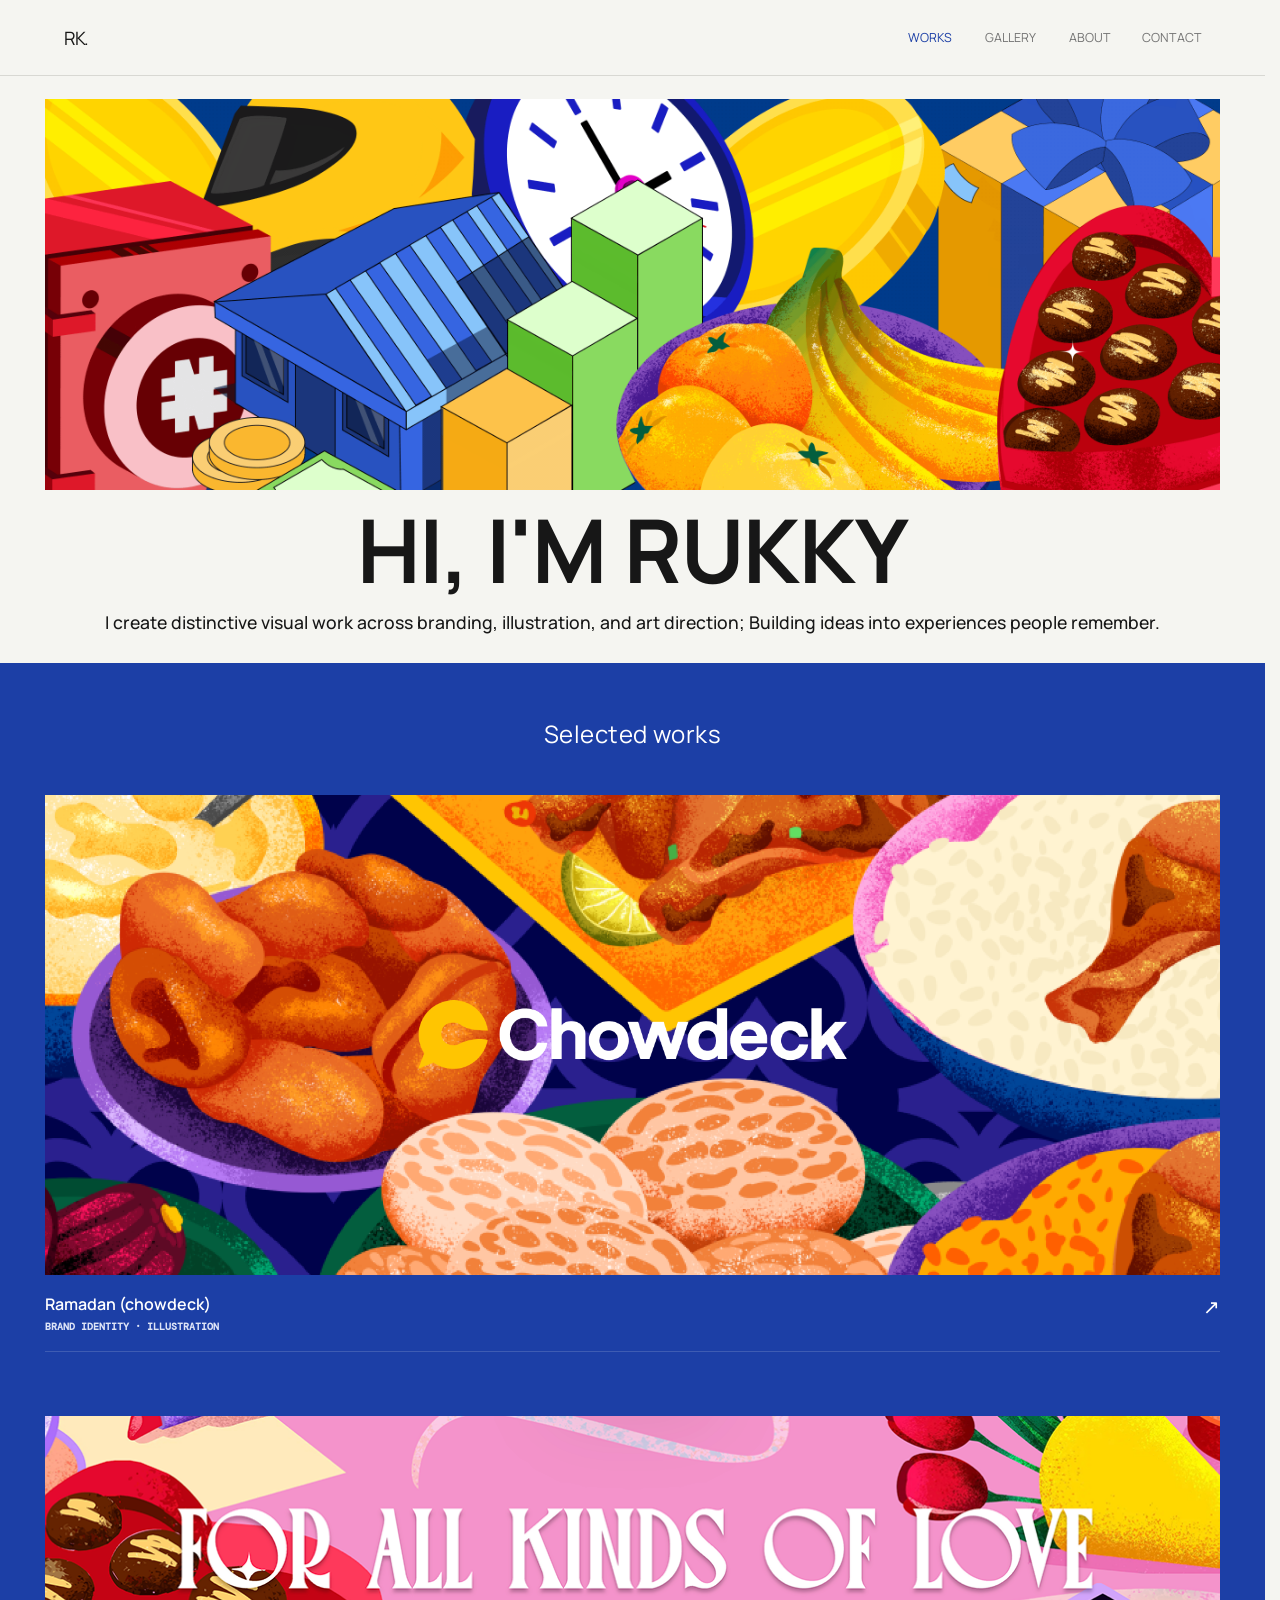
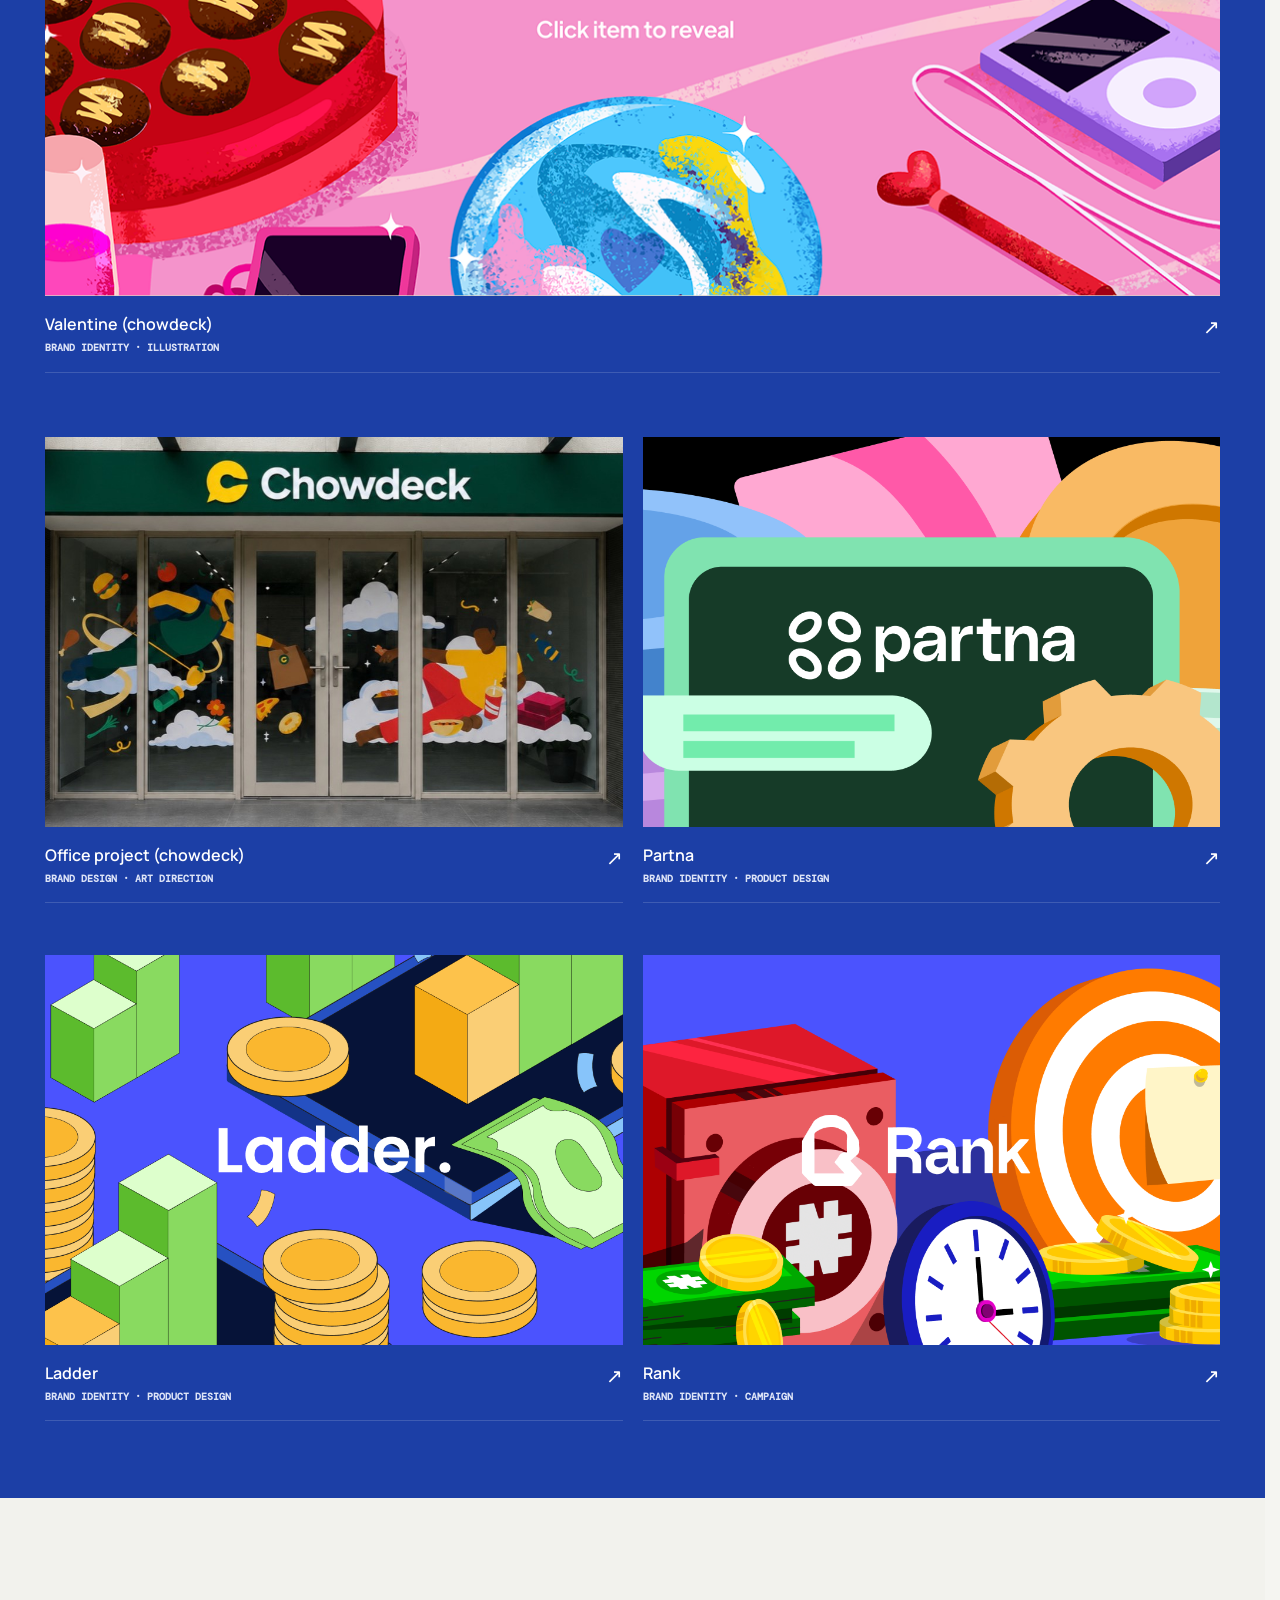
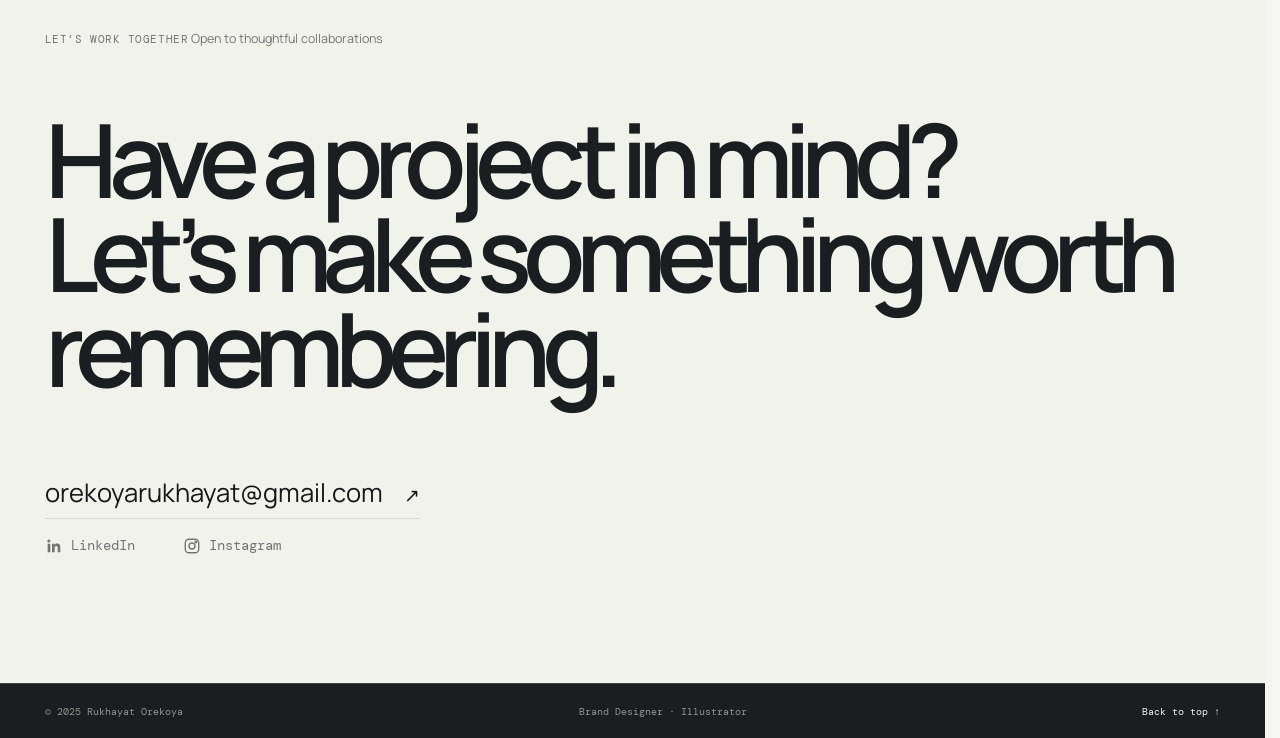
==== index.html @ cfad0948 "Initial commit" ====
<!doctype html>
<html lang="en">
<head>
  <meta charset="UTF-8" />
  <meta name="viewport" content="width=device-width, initial-scale=1.0" />
  <meta name="description" content="A selected portfolio of thoughtful digital design and visual work." />
  <title>RUKKY — Digital Designer</title>
  <link rel="preconnect" href="https://fonts.googleapis.com" />
  <link rel="preconnect" href="https://fonts.gstatic.com" crossorigin />
  <link href="https://fonts.googleapis.com/css2?family=BBH+Bartle&family=DM+Mono:wght@400;500&family=Manrope:wght@400;500;600;700;800&display=swap" rel="stylesheet" />
  <link rel="stylesheet" href="style.css" />
</head>
<body>

  <header class="site-header">
    <a class="brand" href="#top" aria-label="Rukky home"><span>RK.</span></a>
    <button class="nav-hamburger" id="navHamburger" type="button" aria-expanded="false" aria-controls="navLinks" aria-label="Open menu">
      <span></span><span></span><span></span>
    </button>
    <nav id="navLinks" aria-label="Primary navigation" aria-hidden="true">
        <a href="#work" aria-current="page">Works</a>
      <a href="gallery.html">Gallery</a>
      <a href="about.html">About</a>
      <a href="#contact">Contact</a>
    </nav>
  </header>

  <main id="top">
   <section class="hero section-pad">
  <div class="hero-banner reveal">
    <!-- placeholder — swap src with the real illustration banner later -->
    <img src="/project_images/landing page.gif" alt="Illustrated banner" loading="lazy" />
  </div>

  <div class="hero-intro">
    <h1 class="hero-title reveal">HI, I'M RUKKY</h1>
    <p class="hero-body reveal">
    I create distinctive visual work across branding, illustration, and art direction; Building ideas into experiences people remember.
    </p>
  </div>
</section>

<section id="work" class="work work-blue">
  <div class="section-pad">
    <div class="hero-section-label reveal">Selected works</div>

    <a class="project-card featured-project reveal" href="/ramadan.html">
      <div class="project-image image-one">
        <img class="project-art" src="/project_images/chowdeck_banner.png" alt="Chowdeck project preview" />
      </div>
      <div class="project-meta">
        <div>
          <h2>Ramadan (chowdeck)</h2>
          <p>Brand identity · Illustration</p>
        </div>
        <span class="project-arrow">↗︎</span>
      </div>
    </a>
       <a class="project-card featured-project reveal" href="/valentine.html">
      <div class="project-image image-one">
        <img class="project-art" src="/project_images/val_nw.png" alt="Chowdeck project preview" />
      </div>
      <div class="project-meta">
        <div>
          <h2>Valentine (chowdeck)</h2>
          <p>Brand identity · Illustration</p>
        </div>
        <span class="project-arrow">↗︎</span>
      </div>
    </a>
    <div class="project-grid">
        <a class="project-card reveal" href="/office.html">
          <div class="project-image image-two">
            <img class="project-art" src="/project_images/office banner.JPEG" alt="valentine project preview" />
          </div>
          <div class="project-meta">
            <div>
              <h2>Office project (chowdeck)</h2>
              <p>Brand design · Art direction</p>
            </div>
            <span class="project-arrow">↗︎</span>
          </div>
        </a>

      

        <a class="project-card reveal" href="/partna.html">
          <div class="project-image image-three">
            <img class="project-art" src="/project_images/partner.png" alt="office project" />
          </div>
          <div class="project-meta">
            <div>
              <h2>Partna</h2>
              <p>Brand identity · Product design</p>
            </div>
            <span class="project-arrow">↗︎</span>
          </div>
        </a>
           <a class="project-card reveal" href="/ladder.html">
          <div class="project-image image-three">
            <img class="project-art" src="/project_images/ladder.png" alt="office project" />
          </div>
          <div class="project-meta">
            <div>
              <h2>Ladder</h2>
              <p>Brand identity · Product design</p>
            </div>
            <span class="project-arrow">↗︎</span>
          </div>
        </a>

        <a class="project-card reveal" href="/rank.html">
          <div class="project-image image-four">
            <img class="project-art" src="/project_images/rank.png" alt="Agrify project preview" />
          </div>
          <div class="project-meta">
            <div>
              <h2>Rank</h2>
              <p>Brand identity · Campaign</p>
            </div>
            <span class="project-arrow">↗︎</span>
          </div>
        </a>
       </div>
   
</section>


   <section id="contact" class="contact section-pad">
  <div class="contact-top reveal">
    <span class="eyebrow">Let's work together</span>
    <span class="contact-aside">Open to thoughtful collaborations</span>
  </div>
  <h2 class="reveal">
   Have a project in mind?<br />Let’s make something worth remembering.</h2>
  <a class="email-link reveal" href="mailto:orekoyarukhayat@gmail.com">orekoyarukhayat@gmail.com <span>↗</span></a>

 <div class="social-links reveal">
  <a href="https://www.linkedin.com/in/rukhayat-orekoya?utm_source=share_via&utm_content=profile&utm_medium=member_ios" target="_blank" rel="noopener">
    <svg width="18" height="18" viewBox="0 0 24 24" fill="currentColor"><path d="M20.45 20.45h-3.56v-5.57c0-1.33-.02-3.04-1.85-3.04-1.85 0-2.14 1.45-2.14 2.94v5.67H9.34V9h3.41v1.56h.05c.48-.9 1.64-1.85 3.37-1.85 3.6 0 4.27 2.37 4.27 5.45v6.29zM5.34 7.43a2.07 2.07 0 1 1 0-4.13 2.07 2.07 0 0 1 0 4.13zM7.12 20.45H3.56V9h3.56v11.45z"/></svg>
    LinkedIn
  </a>
  <a href="https://www.instagram.com/rukkyart?stkn=MXMyMzc0OGVqNjNodw%3D%3D&utm_source=qr" target="_blank" rel="noopener">
    <svg width="18" height="18" viewBox="0 0 24 24" fill="none" stroke="currentColor" stroke-width="1.8"><rect x="3" y="3" width="18" height="18" rx="5"/><circle cx="12" cy="12" r="4"/><circle cx="17.3" cy="6.7" r="1"/></svg>
    Instagram
  </a>
</div>
</section>
  </main>

  <footer class="site-footer section-pad">
    <span>© 2025 Rukhayat Orekoya</span>
    <span>Brand Designer · Illustrator</span>
    <a href="#top">Back to top ↑</a>
  </footer>
  <script src="script.js"></script>
</body>
</html>
---- style.css ----
html {
  scrollbar-gutter: stable;
}
:root {
  --ink: #171717;
  --muted: #747474;
  --line: #d8d8d3;
  --paper: #f5f5f1;
  --acid: #c9f06d;
  --dark: #1b1e20;
}

* {
  box-sizing: border-box;
}

html {
  scroll-behavior: smooth;
}
body,
a,
button {
  cursor: url('/cursor_images/spade-black-cursor-24.png') 11 0, auto;
}

body {
  margin: 0;
  overflow-x: hidden;
  background: var(--paper);
  color: var(--ink);
  font-family: "Manrope", Arial, sans-serif;
}
.site-header nav a[aria-current="page"] {
  color: #1c3fa6;
}


.section-pad {
  padding-right: clamp(1rem, 3.5vw, 4rem);
  padding-left: clamp(1rem, 3.5vw, 4rem);
}

/* =============================
   Header and navigation
============================= */
.site-header {
  position: sticky;
  z-index: 20;
  top: 0;
  display: flex;
  height: 76px;
  align-items: center;
  justify-content: space-between;
  padding: 0 clamp(1.25rem, 5vw, 5.5rem);
  border-bottom: 1px solid var(--line);
  background: rgb(245 245 241 / 88%);
  backdrop-filter: blur(12px);
  font-size: 0.72rem;
}

.site-header.pink-header {
  background: #ff3ebf;
  border-bottom: 1px solid var(--ink);
  backdrop-filter: none;

}

.site-header.pink-header nav a {
  color: var(--ink);
  font-weight: 600;
}


.site-header.pink-header nav a:hover {
  opacity: 0.6;
  color: var(--ink);
}

.brand {
  color: var(--ink);
  font-family: "BBH Bartle", "Manrope", Arial, sans-serif;   /* add this line */
  font-size: 1.15rem;
  font-weight: 400;   /* was: 800 — BBH Bartle only ships as 400, same issue as before */
  letter-spacing: -0.08em;
  text-decoration: none;
}

.site-header nav {
  display: flex;
  gap: clamp(0.75rem, 2.5vw, 2.5rem);   /* slightly tighter min, since BBH Bartle is wider per-letter */
}

.site-header nav a {
  color: var(--muted);
  font-family: "BBH Bartle", "Manrope", Arial, sans-serif;
  font-size: 0.78rem;
  font-weight: 400;
  letter-spacing: 0.01em;
  text-transform: uppercase;
  text-decoration: none;
  transition: color 0.25s ease, opacity 0.2s ease;
}
.site-header nav a:hover {
  opacity: 0.6;
}
.site-header nav a:hover,
.text-link:hover,
.email-link:hover {
  color: var(--ink);
}

.nav-hamburger {
  display: none;
}

/* =============================
   Shared text styles
============================= */
.eyebrow {
  color: var(--muted);
  font-family: "DM Mono", monospace;
  font-size: 0.68rem;
  letter-spacing: 0.05em;
  text-transform: uppercase;
}

.eyebrow > span {
  margin-right: 1.2rem;
  color: var(--ink);
}

/* =============================
   Hero section
============================= */


body.pink-page {
  background: #ff3ebf;
}

.hero {
  display: flex;
  flex-direction: column;
  gap: clamp(1rem, 2vh, 1.5rem);        /* was: clamp(1.5rem, 3vh, 2.5rem) */
  padding-top: clamp(1rem, 2.5vh, 1.5rem); /* was: clamp(1.5rem, 4vh, 2.5rem) */
  padding-bottom: clamp(1.5rem, 3vh, 2rem); /* was: clamp(2rem, 4vh, 3rem) */
  text-align: center;
}
.hero-banner {
  width: 100%;
  max-width: none;
  margin: 0 auto;
  aspect-ratio: 3 / 1;
  overflow: hidden;
}
.hero-banner img {
  display: block;
  width: 100%;
  height: 100%;
  object-fit: cover;
}
.hero-intro {
  max-width: 100%;   /* was: 640px — let it breathe closer to full width */
}
.hero-title {
  margin: 0 0 1rem;
  font-family: "BBH Bartle", "Manrope", Arial, sans-serif;
  font-size: clamp(2.8rem, 8vw, 5.5rem);   /* bumped up since BBH Bartle may still read slightly smaller at the same declared size */
  letter-spacing: -0.01em;
  line-height: 0.95;
  color: var(--ink);
}
.hero-section-label {
  text-align: center;
  margin-top: clamp(1rem, 3vh, 2rem);       /* add this */
  margin-bottom: clamp(2.5rem, 5vh, 4rem);  /* was: clamp(1.5rem, 3vh, 2.5rem) */
  font-family: "BBH Bartle", "Manrope", Arial, sans-serif;
  font-size: clamp(1.1rem, 2.5vw, 1.5rem);
  letter-spacing: 0.02em;
  color: #fff;
}
.hero-body {
  margin: 0;
  font-family: "Manrope", Arial, sans-serif;
  font-weight: 500;
  font-size: clamp(0.95rem, 1.4vw, 1.1rem);
  line-height: 1.6;
  color: var(--ink);
}
.hero-tagline {
  font-weight: 700;
  text-transform: uppercase;
}

.work-blue {
  background: #1c3fa6;
  padding-top: clamp(2rem, 4vh, 3rem);
  padding-bottom: clamp(3rem, 6vw, 5rem);
}
@keyframes pulse {
  0%, 100% { opacity: 1; }
  50% { opacity: 0.35; }
}

.status-rotate {
  transition: opacity 0.4s ease;
}

.hero-lede {
  margin: 0;
  font-size: clamp(1.5rem, 3vw, 1.5rem);
  font-weight: 500;
  letter-spacing: -0.03em;
  line-height: 1.3;
  color: var(--ink);
  transition-delay: 0.2s;
}

/* =============================
   Work and project cards
============================= */
.work,
.about {
  padding-top: clamp(3rem, 6vw, 6rem);
  
}
.work {
  padding-top: clamp(1rem, 3vh, 2rem);  /* add this if spacing feels too tight after removing the heading */
}

.heading-note,
.contact-aside {
  color: var(--muted);
  font-size: 0.78rem;
}

.project-grid {
  display: grid;
  grid-template-columns: repeat(2, 1fr);
  gap: clamp(1.5rem, 4vw, 4rem) 1.25rem;
}

.featured-project {
  display: block;
  margin-bottom: clamp(4rem, 8vw, 4rem);
}

.featured-project .project-image {
  min-height: min(42vw, 480px);
}

.project-card {
  color: var(--ink);
  text-decoration: none;
}

.project-image {
  position: relative;
  min-height: 390px;
  overflow: hidden;
  background: #d9d4c8;
  transition: transform 0.5s cubic-bezier(0.2, 0.7, 0.2, 1);
}

.project-art {
  display: block;
  position: absolute;
  inset: 0;
  width: 100%;
  height: 100%;
  object-fit: cover;
  transition: transform 0.7s cubic-bezier(0.2, 0.7, 0.2, 1), filter 0.4s ease;
}

.project-card:hover .project-image {
  transform: scale(0.985);
}

.project-card:hover .project-art {
  transform: scale(1.05);
  filter: saturate(1.08);
}

.image-label {
  position: absolute;
  z-index: 2;
  top: 1rem;
  left: 1rem;
  color: #fff;
  font-family: "DM Mono", monospace;
  font-size: 0.62rem;
  text-shadow: 0 1px 4px #0008;
}

.project-meta {
  display: flex;
  align-items: flex-start;
  justify-content: space-between;
  padding: 1.1rem 0;
  border-bottom: 1px solid var(--line);
}

.project-meta h2 {
  margin: 0 0 0.35rem;
  font-size: 1rem;
  font-weight: 600;
}

.project-meta p {
  margin: 0;
  color: var(--muted);
  font-family: "DM Mono", monospace;
  font-size: 0.65rem;
  text-transform: uppercase;
}
.work-blue .project-meta p {
  color: #dde4f7;
  font-weight: 600;   /* was inheriting 400 from base rule */
}
.work-blue .project-meta h2 {
  color: #fff;
}

.work-blue .project-arrow {
  color: #fff;
}

.work-blue .project-meta {
  border-bottom: 1px solid rgba(255,255,255,0.15);
}
.project-arrow {
  font-size: 1.25rem;
  transition: transform 0.25s ease;
}

.project-card:hover .project-arrow {
  transform: translate(4px, -4px);
}

.project-placeholder .project-image {
  display: grid;
  place-items: center;
  border: 1px dashed #bcbdb7;
  background: #e9e9e3;
}

.project-placeholder .image-label {
  color: var(--muted);
  text-shadow: none;
}

.placeholder-plus {
  color: var(--muted);
  font-size: clamp(3rem, 7vw, 6rem);
  font-weight: 300;
}

/* =============================
   About section
============================= */
.about {
  background: #e9e9e3;
}

.about-layout {
  display: grid;
  grid-template-columns: 1.3fr 1fr;
  gap: 10%;
  align-items: start;
}

.about-lede {
  max-width: 800px;
  margin: 0;
  font-size: clamp(1.8rem, 3.2vw, 3.5rem);
  letter-spacing: -0.055em;
  line-height: 1.1;
}

.about-details {
  padding-top: 0.5rem;
  color: var(--muted);
  font-size: 0.8rem;
}

.tag-list {
  display: flex;
  flex-wrap: wrap;
  gap: 0.5rem;
  margin: 1.5rem 0 2.5rem;
}

.tag-list span {
  padding: 0.55rem 0.8rem;
  border: 1px solid #bcbdb7;
  border-radius: 30px;
  color: var(--ink);
  font-family: "DM Mono", monospace;
  font-size: 0.65rem;
}

.text-link {
  padding-bottom: 0.4rem;
  border-bottom: 1px solid var(--ink);
  color: var(--ink);
  text-decoration: none;
  transition: color 0.25s ease;
}

/* =============================
   Contact and footer
============================= */
/* =============================
   Contact and footer
============================= */
.contact {
  padding-top: clamp(5rem, 10vw, 10rem);
  padding-bottom: clamp(5rem, 10vw, 10rem);
  background: #f2f2ed;
  color: #1b1e20;
}

.contact .eyebrow {
  color: var(--muted);
}

.contact .eyebrow > span {
  color: var(--ink);
}

.contact-top {
  border-color: var(--line);
}

.contact h2 {
  margin: 4rem 0 5rem;
  font-size: clamp(3rem, 8vw, 9rem);
  font-weight: 600;
  letter-spacing: -0.09em;
  line-height: 0.92;
}

.email-link {
  padding-bottom: 0.5rem;
  border-bottom: 1px solid var(--line);
  color: var(--ink);
  font-size: clamp(1.2rem, 2vw, 2rem);
  text-decoration: none;
  transition: color 0.25s ease;
}

.email-link span {
  margin-left: 1rem;
  font-size: 1.2rem;
}

.email-link:hover {
  color: #1c3fa6;
}

.social-links {
  display: flex;
  flex-wrap: wrap;
  gap: clamp(1.5rem, 4vw, 3rem);
  margin-top: clamp(1.5rem, 3vh, 2.5rem);
}

.social-links a {
  display: inline-flex;
  align-items: center;
  gap: 0.5rem;
  font-family: "DM Mono", monospace;
  font-size: 0.85rem;
  color: var(--muted);
  text-decoration: none;
  transition: color 0.2s ease;
}

.social-links a svg {
  flex-shrink: 0;
}

.social-links a:hover {
  color:#1c3fa6; ;
}
.site-footer {
  display: flex;
  justify-content: space-between;
  gap: 1rem;
  padding-top: 1.3rem;
  padding-bottom: 1.3rem;
  border-top: 1px solid #3b4243;
  background: var(--dark);
  color: #8f9691;
  font-family: "DM Mono", monospace;
  font-size: 0.62rem;
}

.site-footer a {
  color: #f2f2ed;
  text-decoration: none;
}

/* =============================
   Motion
============================= */
.reveal {
  opacity: 0;
  transform: translateY(22px);
  transition: opacity 0.8s ease, transform 0.8s cubic-bezier(0.2, 0.7, 0.2, 1);
}

.reveal.is-visible {
  opacity: 1;
  transform: none;
}

@keyframes lift-in {
  from {
    opacity: 0;
    transform: translateY(115%);
  }

  to {
    opacity: 1;
    transform: translateY(0);
  }
}

/* =============================
   Responsive layout
============================= */
@media (max-width: 980px) {
  .project-grid {
    grid-template-columns: repeat(2, 1fr);
  }
}

@media (max-width: 720px) {
  .hero-top {
    grid-template-columns: 1fr;
    gap: 2rem;
  }

  .hero-card {
    justify-self: center;
    max-width: 220px;
  }

  .site-header {
    height: 64px;
  }

  .site-header nav {
    position: fixed;
    z-index: 30;
    top: 0;
    left: 0;
    display: none;
    width: 100%;
    height: 100vh;
    align-items: center;
    justify-content: center;
    flex-direction: column;
    gap: 1.1rem;
    background: var(--paper);
  }

  .site-header nav.mobile-open {
    display: flex;
  }

  .site-header nav a {
    color: var(--ink);
    font-size: 1.5rem;
  }

  .nav-hamburger {
    position: relative;
    z-index: 40;
    display: flex;
    width: 32px;
    height: 28px;
    flex-direction: column;
    justify-content: center;
    gap: 6px;
    padding: 4px;
    border: 0;
    background: none;
  }

  .nav-hamburger span {
    display: block;
    width: 25px;
    height: 2px;
    background: var(--ink);
    transition: all 0.3s ease;
  }

  .nav-hamburger.open span:nth-child(1) {
    transform: translateY(8px) rotate(45deg);
  }

  .nav-hamburger.open span:nth-child(2) {
    opacity: 0;
  }

  .nav-hamburger.open span:nth-child(3) {
    transform: translateY(-8px) rotate(-45deg);
  }

  body.menu-open {
    overflow: hidden;
  }

  .project-grid,
  .about-layout {
    display: block;
  }

  .project-card {
    display: block;
    margin-bottom: 3.5rem;
  }

  .project-image {
    min-height: 360px;
  }

  .featured-project .project-image {
    min-height: 360px;
  }

  .section-heading {
    align-items: flex-start;
    gap: 1rem;
  }

  .heading-note,
  .contact-aside {
    max-width: 170px;
    text-align: right;
  }

  .site-footer {
    flex-wrap: wrap;
  }

  .site-footer span:nth-child(2) {
    display: none;
  }
}
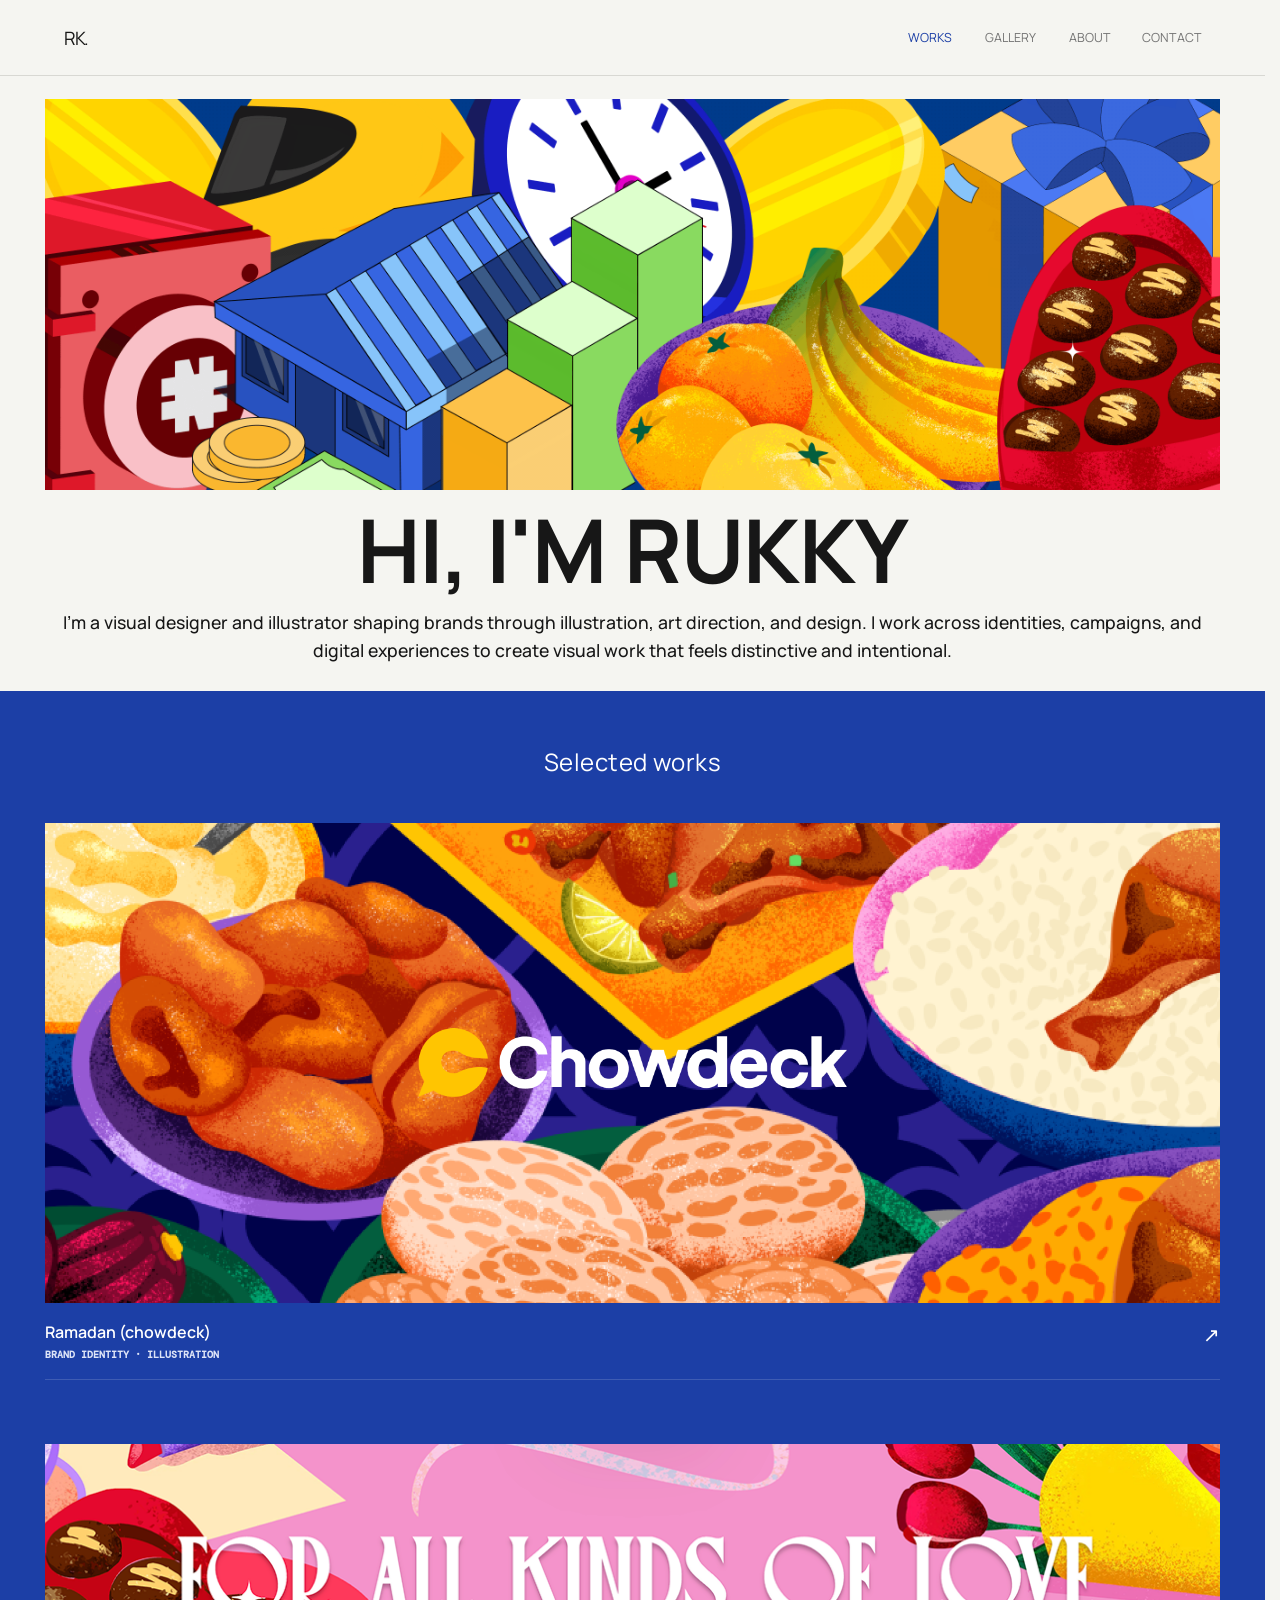
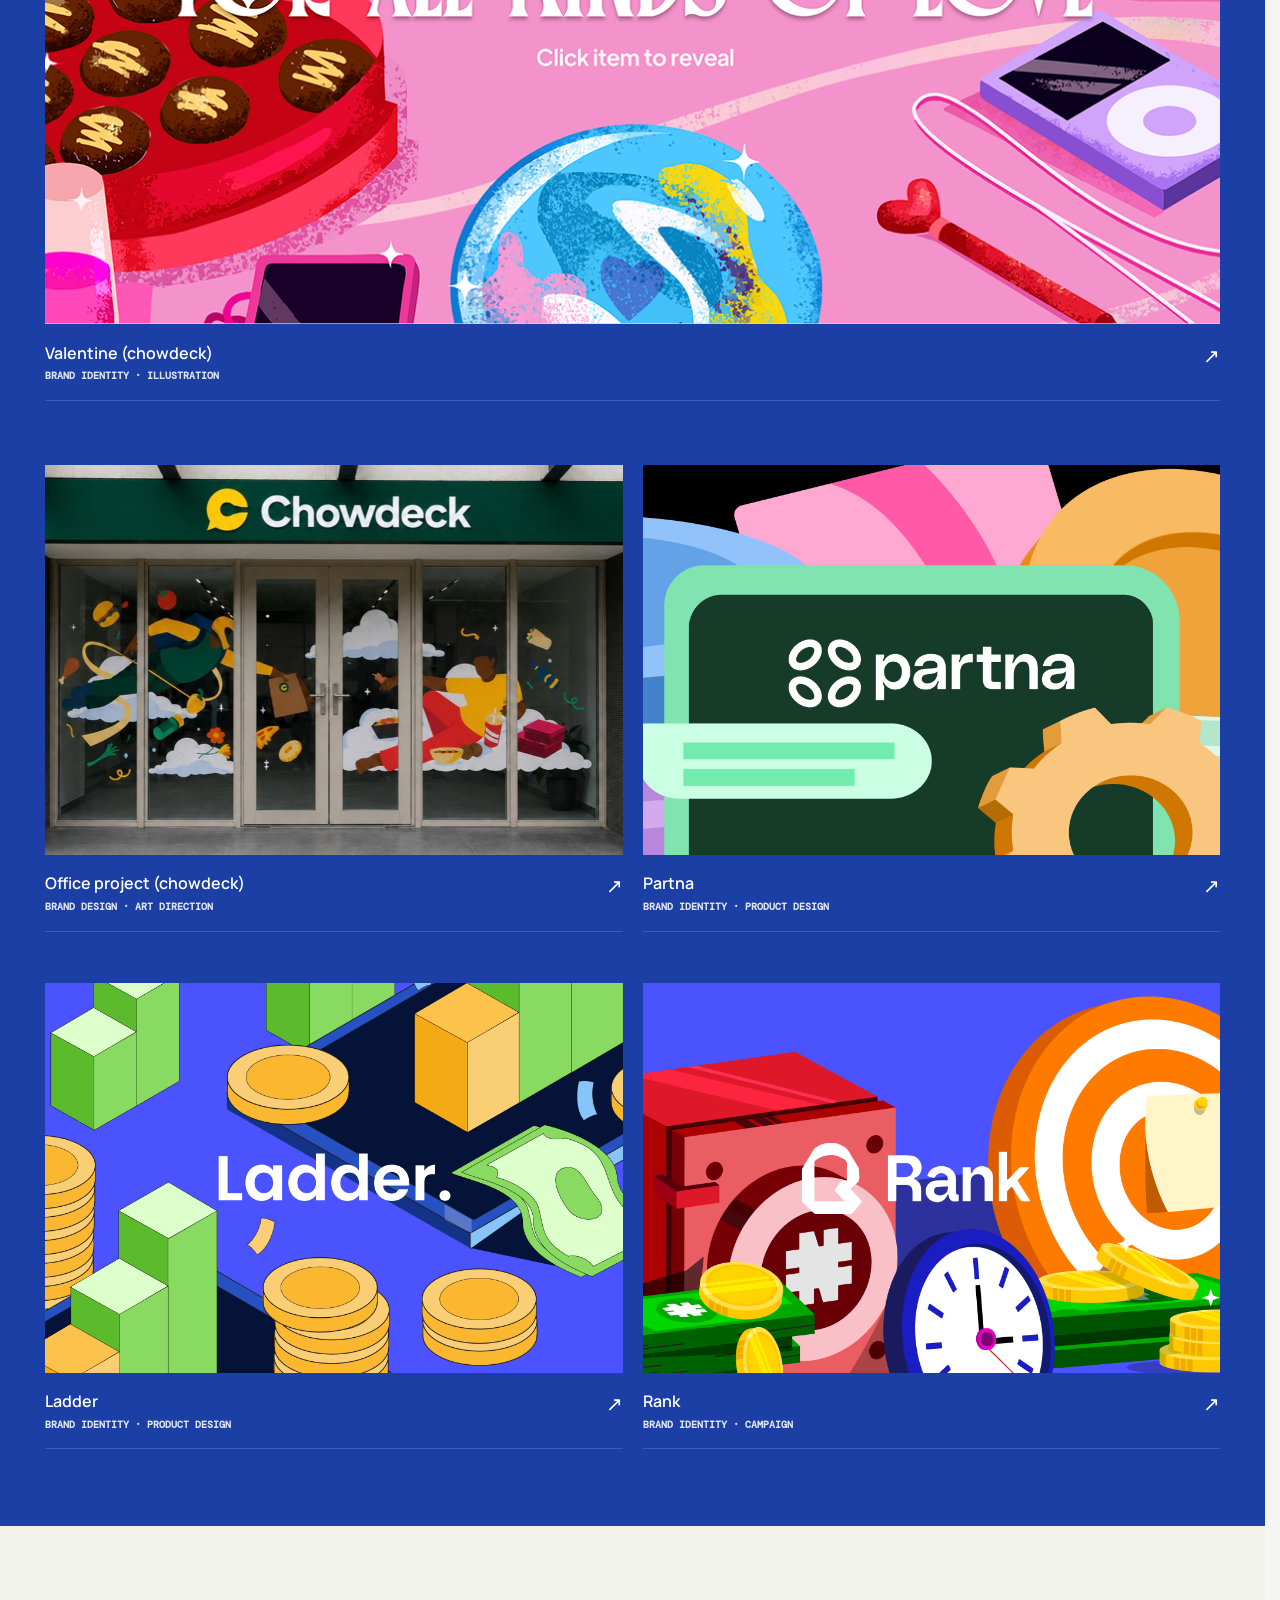
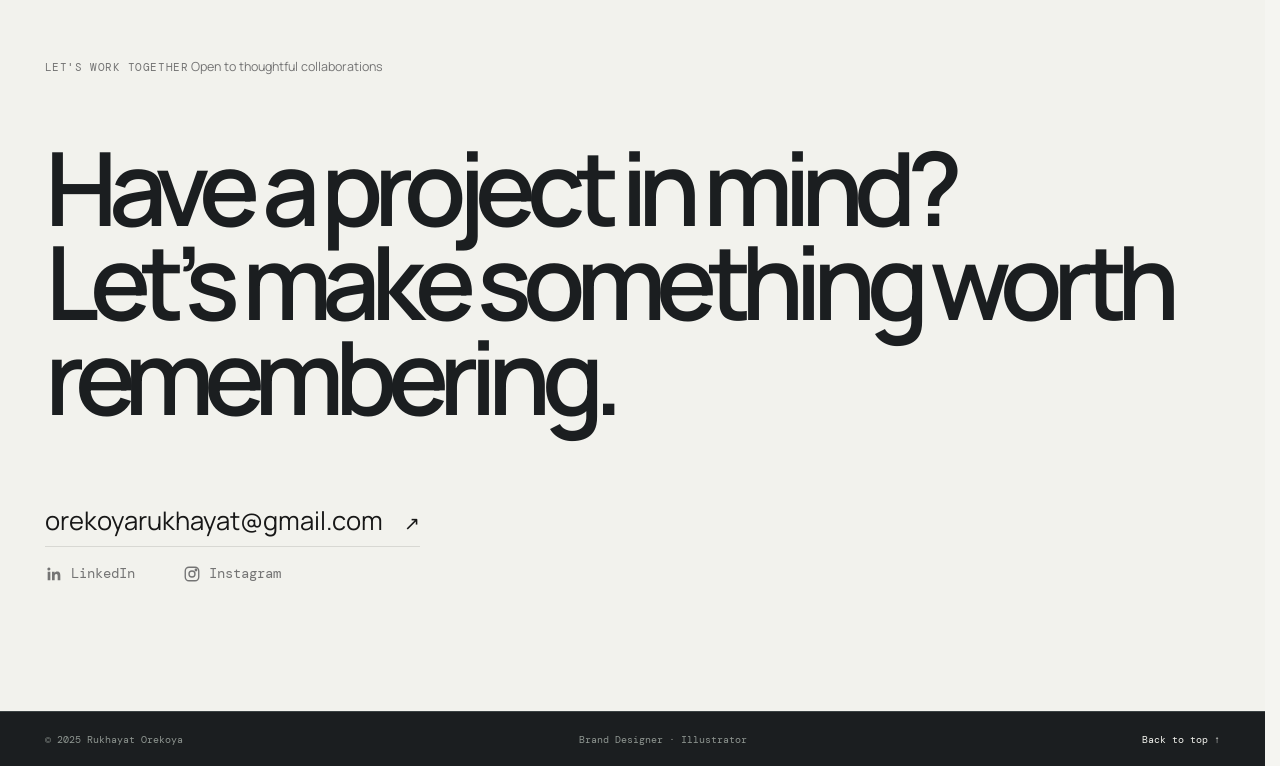
==== commit 65471db9: "Update website" ====
--- a/index.html
+++ b/index.html
@@ -35,7 +35,9 @@
   <div class="hero-intro">
     <h1 class="hero-title reveal">HI, I'M RUKKY</h1>
     <p class="hero-body reveal">
-    I create distinctive visual work across branding, illustration, and art direction; Building ideas into experiences people remember.
+    I’m a visual designer and illustrator shaping brands through illustration, art direction, and design.
+
+I work across identities, campaigns, and digital experiences to create visual work that feels distinctive and intentional.
     </p>
   </div>
 </section>
@@ -133,7 +135,7 @@
   </div>
   <h2 class="reveal">
    Have a project in mind?<br />Let’s make something worth remembering.</h2>
-  <a class="email-link reveal" href="mailto:orekoyarukhayat@gmail.com">orekoyarukhayat@gmail.com <span>↗</span></a>
+  <a class="email-link reveal" href="mailto:orekoyarukhayat@gmail.com">orekoyarukhayat@gmail.com <span>↗︎</span></a>
 
  <div class="social-links reveal">
   <a href="https://www.linkedin.com/in/rukhayat-orekoya?utm_source=share_via&utm_content=profile&utm_medium=member_ios" target="_blank" rel="noopener">
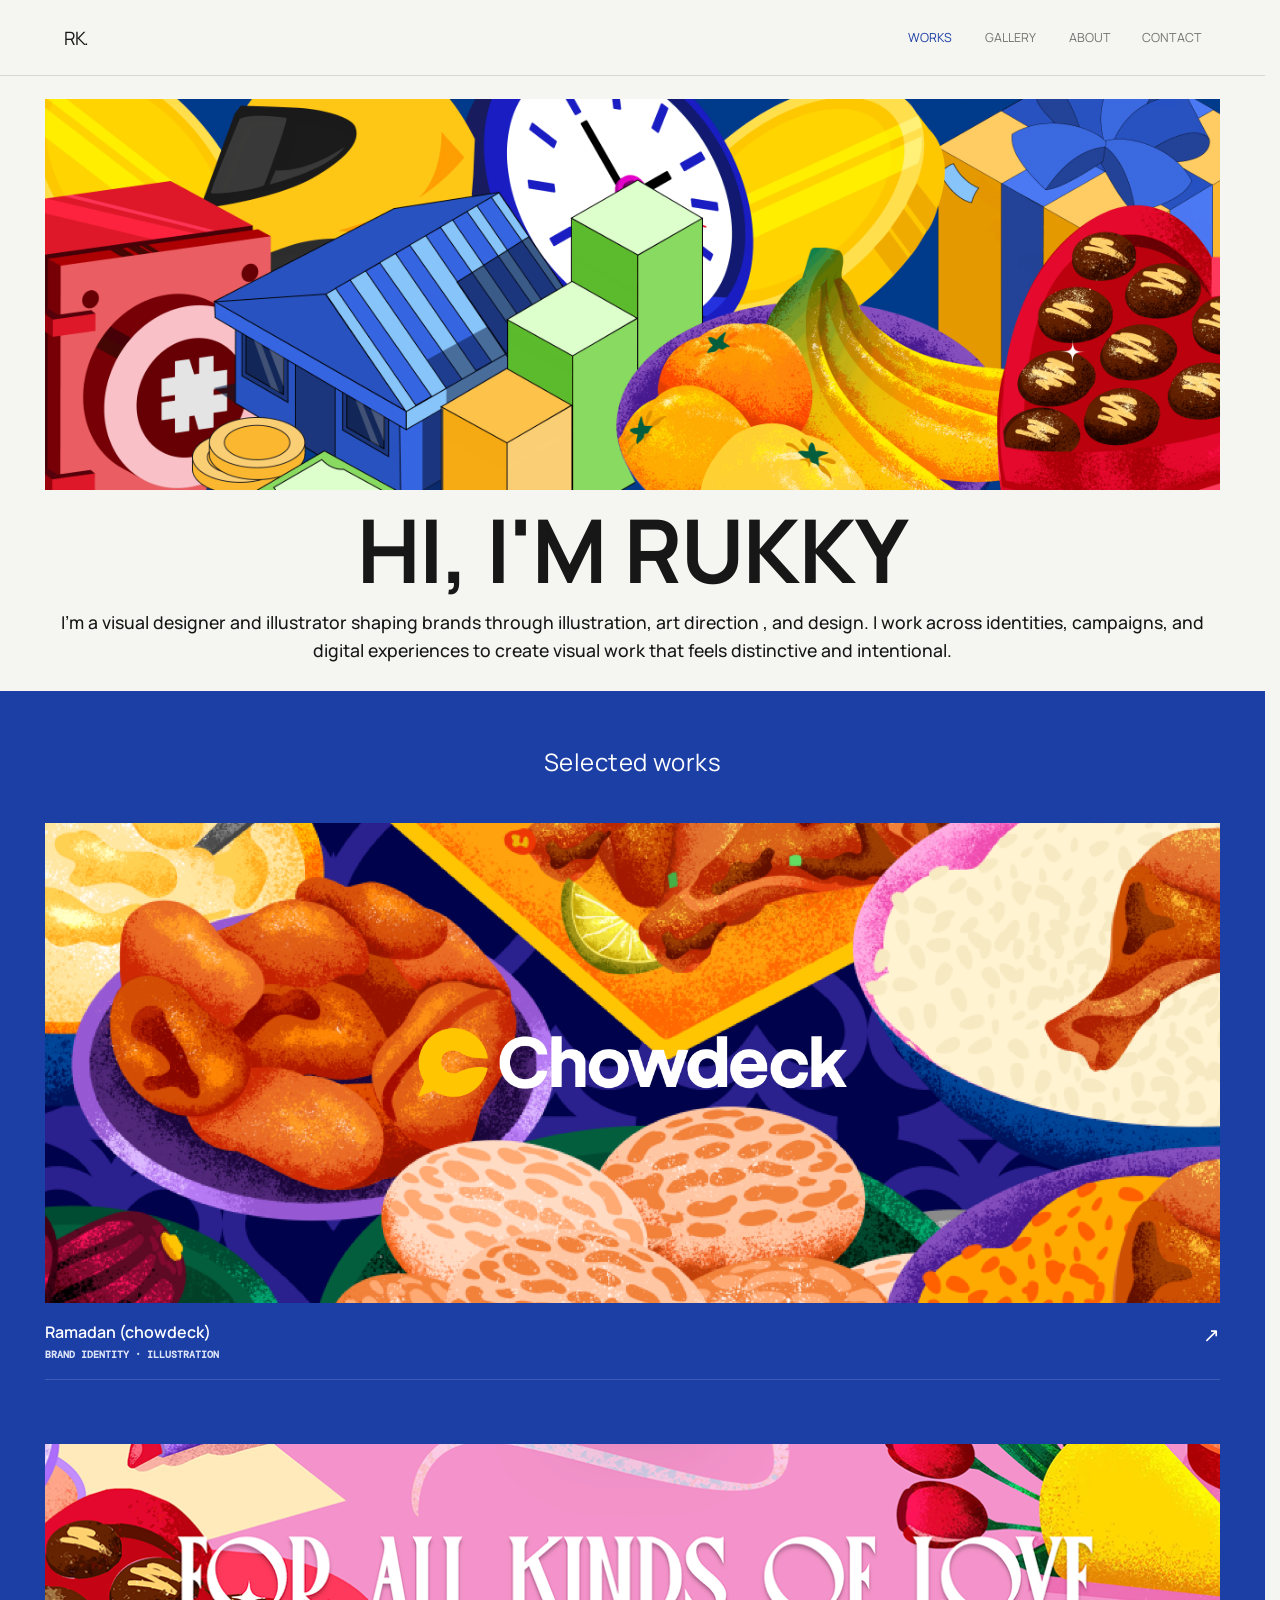
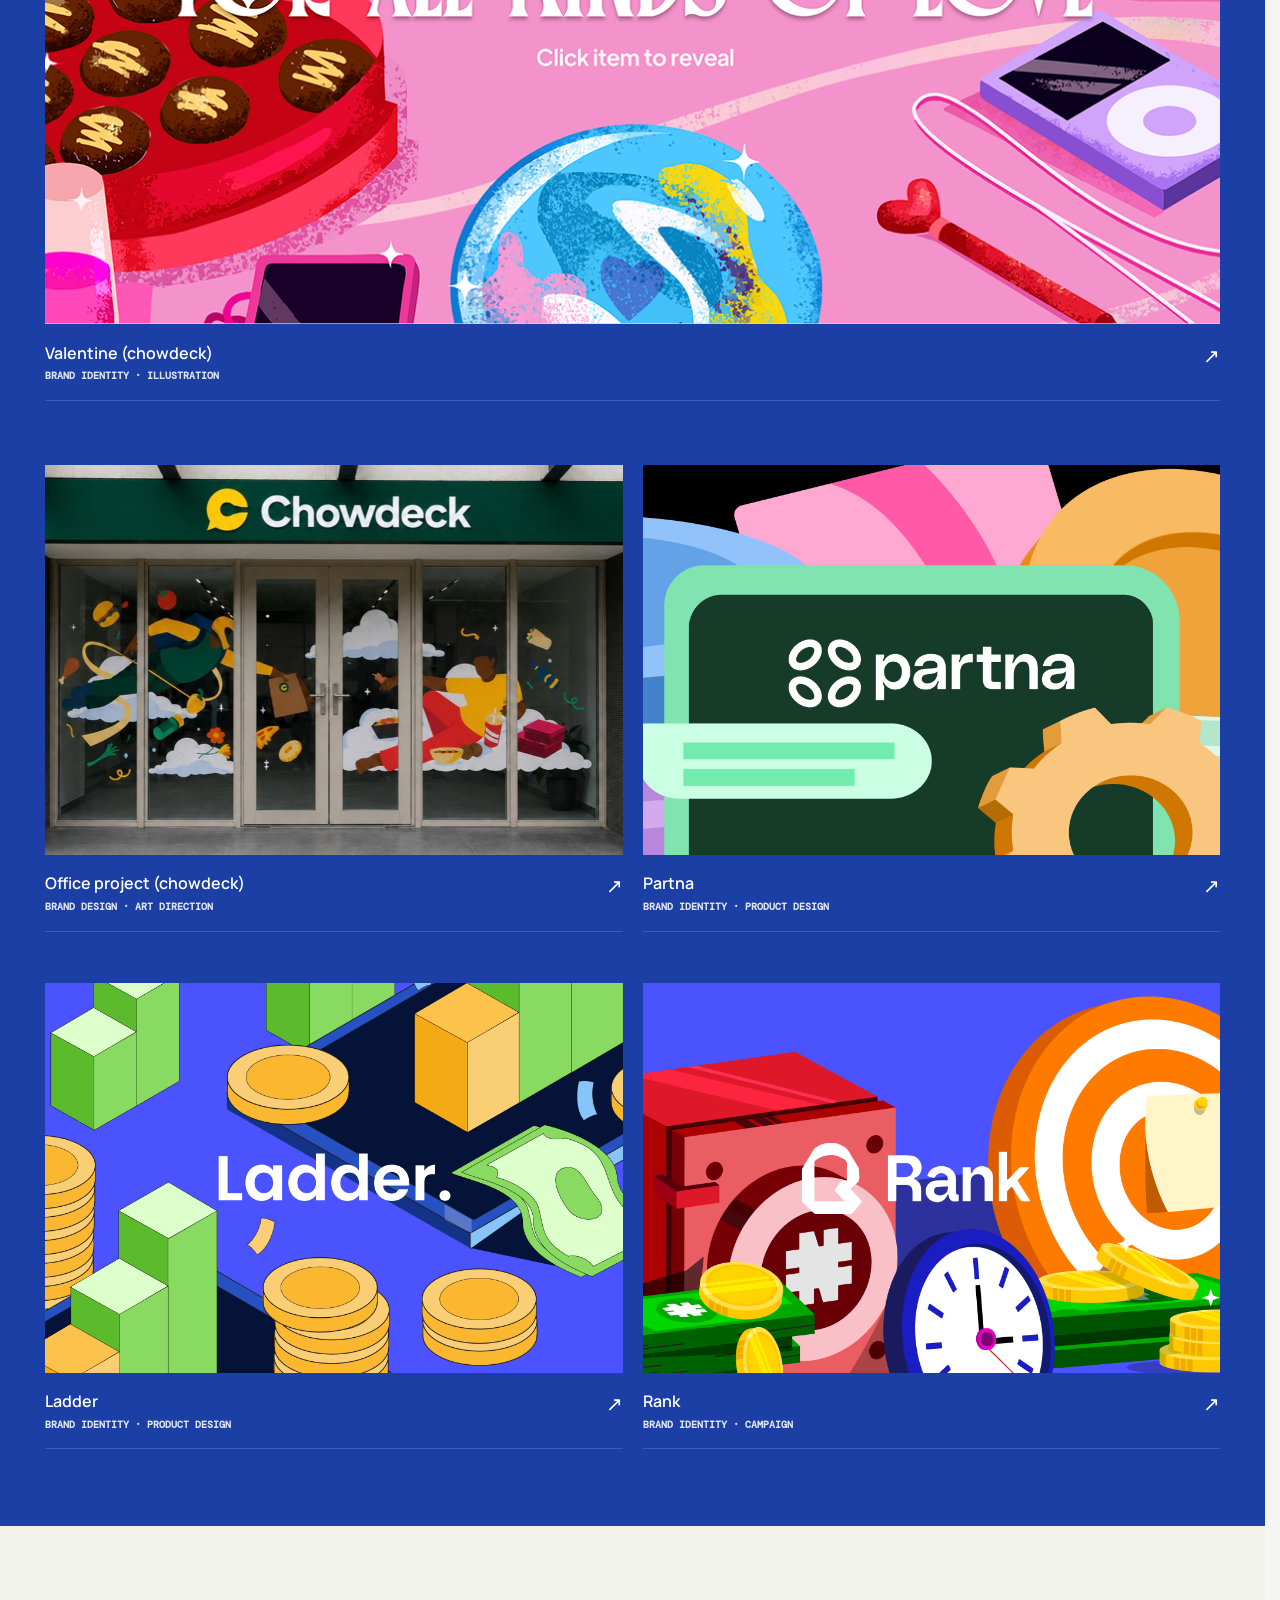
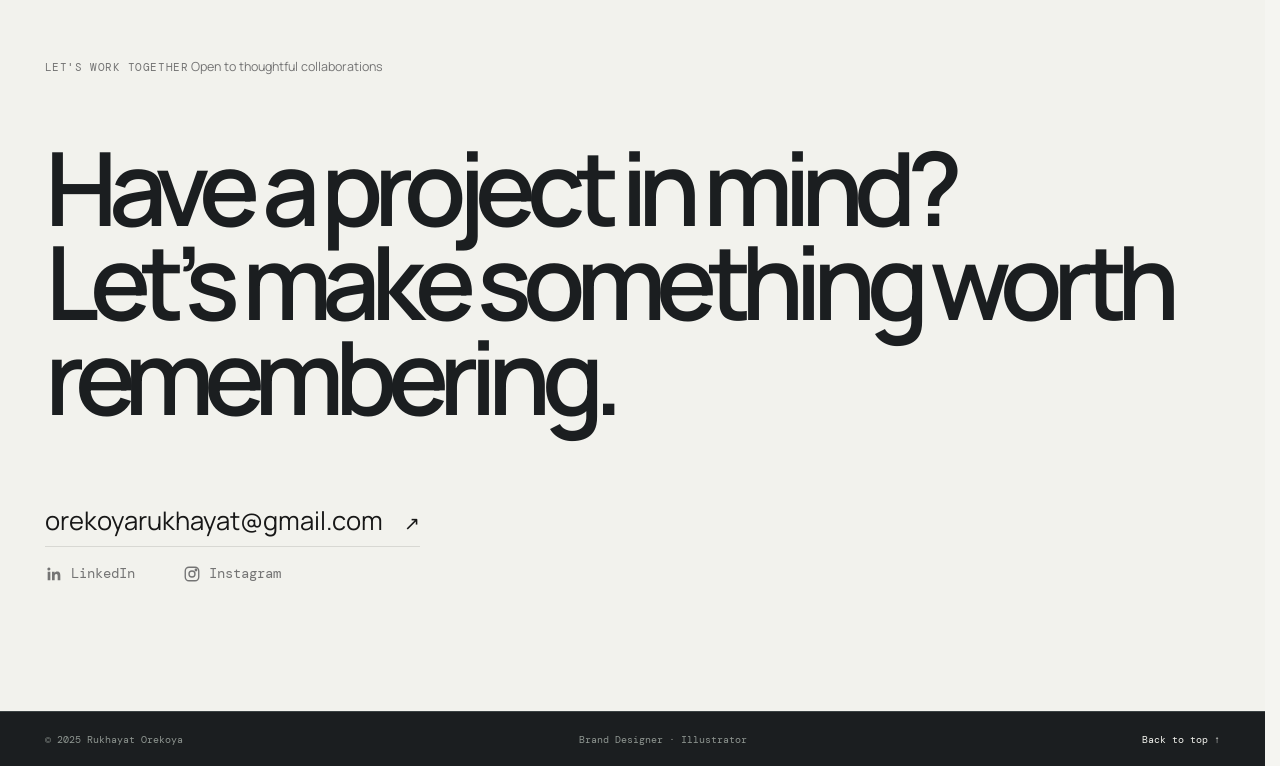
==== commit d1804a8c: "Update website" ====
--- a/index.html
+++ b/index.html
@@ -35,7 +35,7 @@
   <div class="hero-intro">
     <h1 class="hero-title reveal">HI, I'M RUKKY</h1>
     <p class="hero-body reveal">
-    I’m a visual designer and illustrator shaping brands through illustration, art direction, and design.
+    I’m a visual designer and illustrator shaping brands through illustration, art direction , and design.
 
 I work across identities, campaigns, and digital experiences to create visual work that feels distinctive and intentional.
     </p>
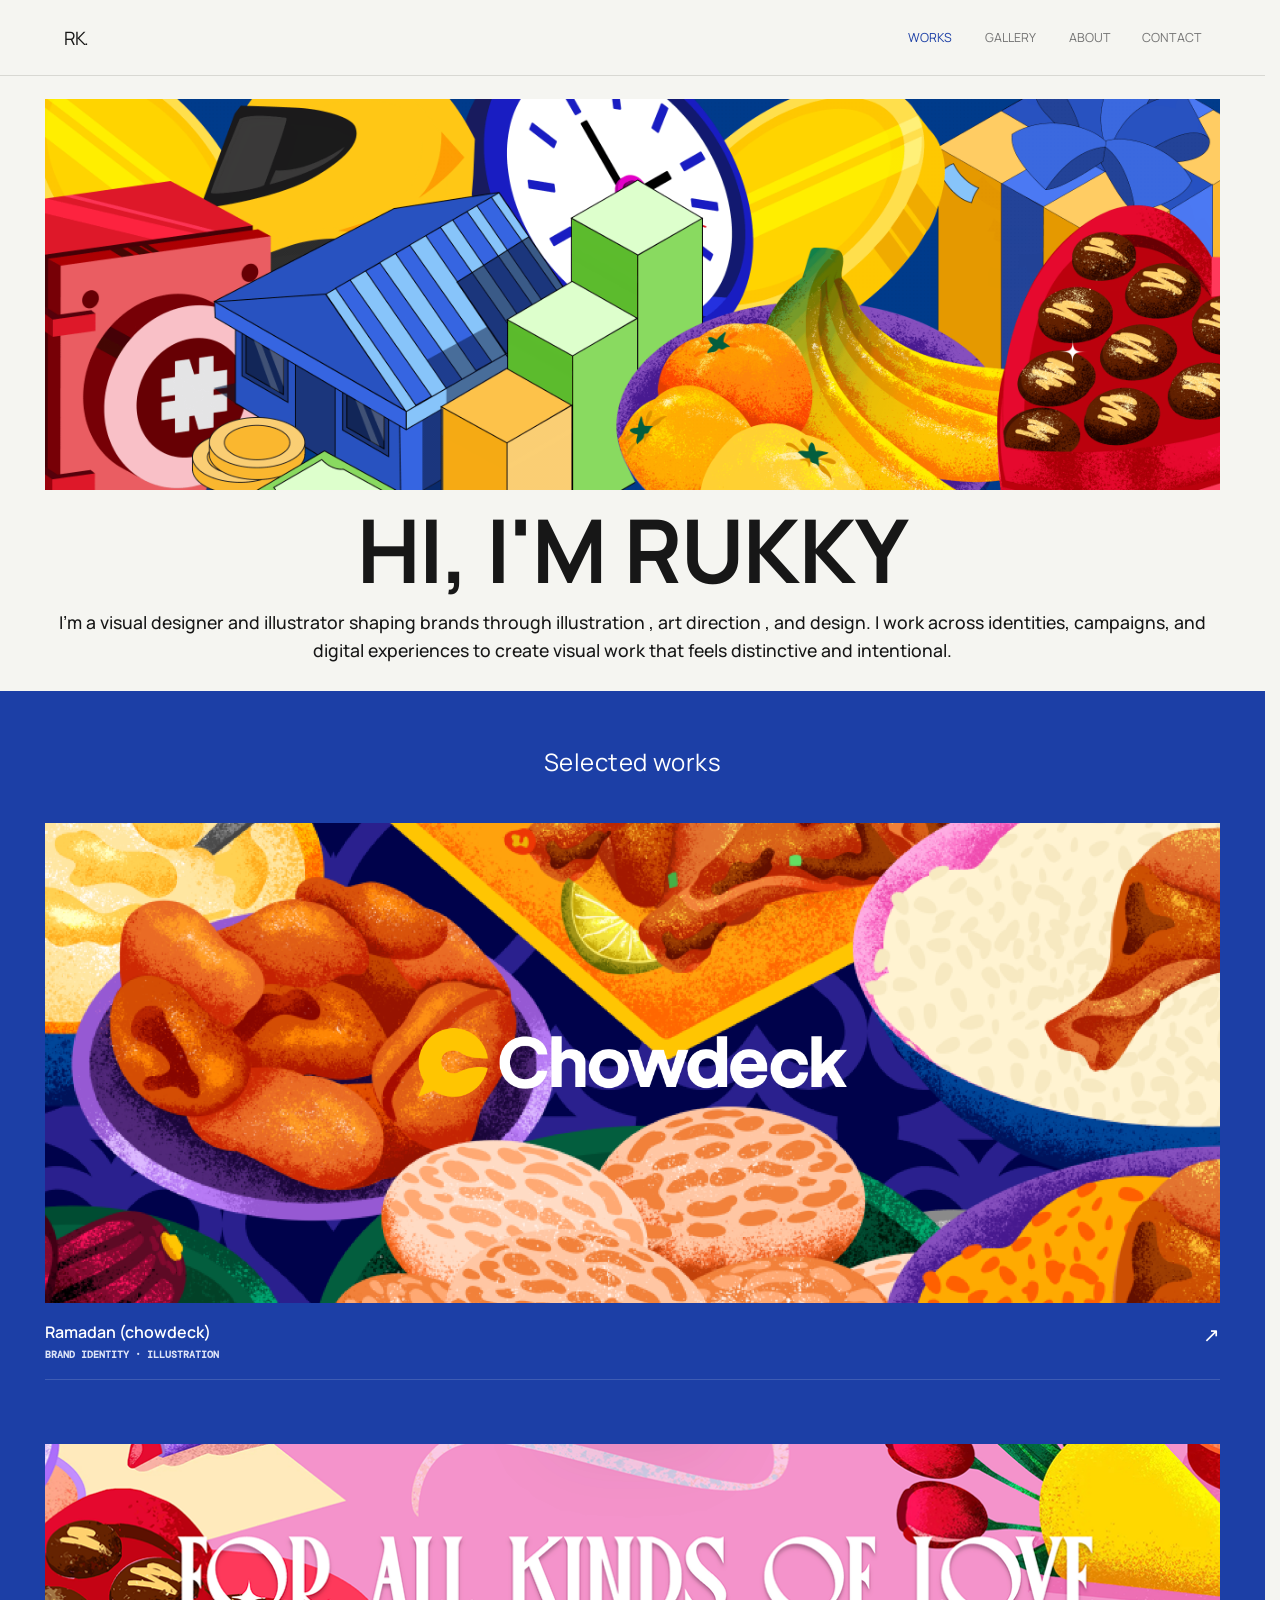
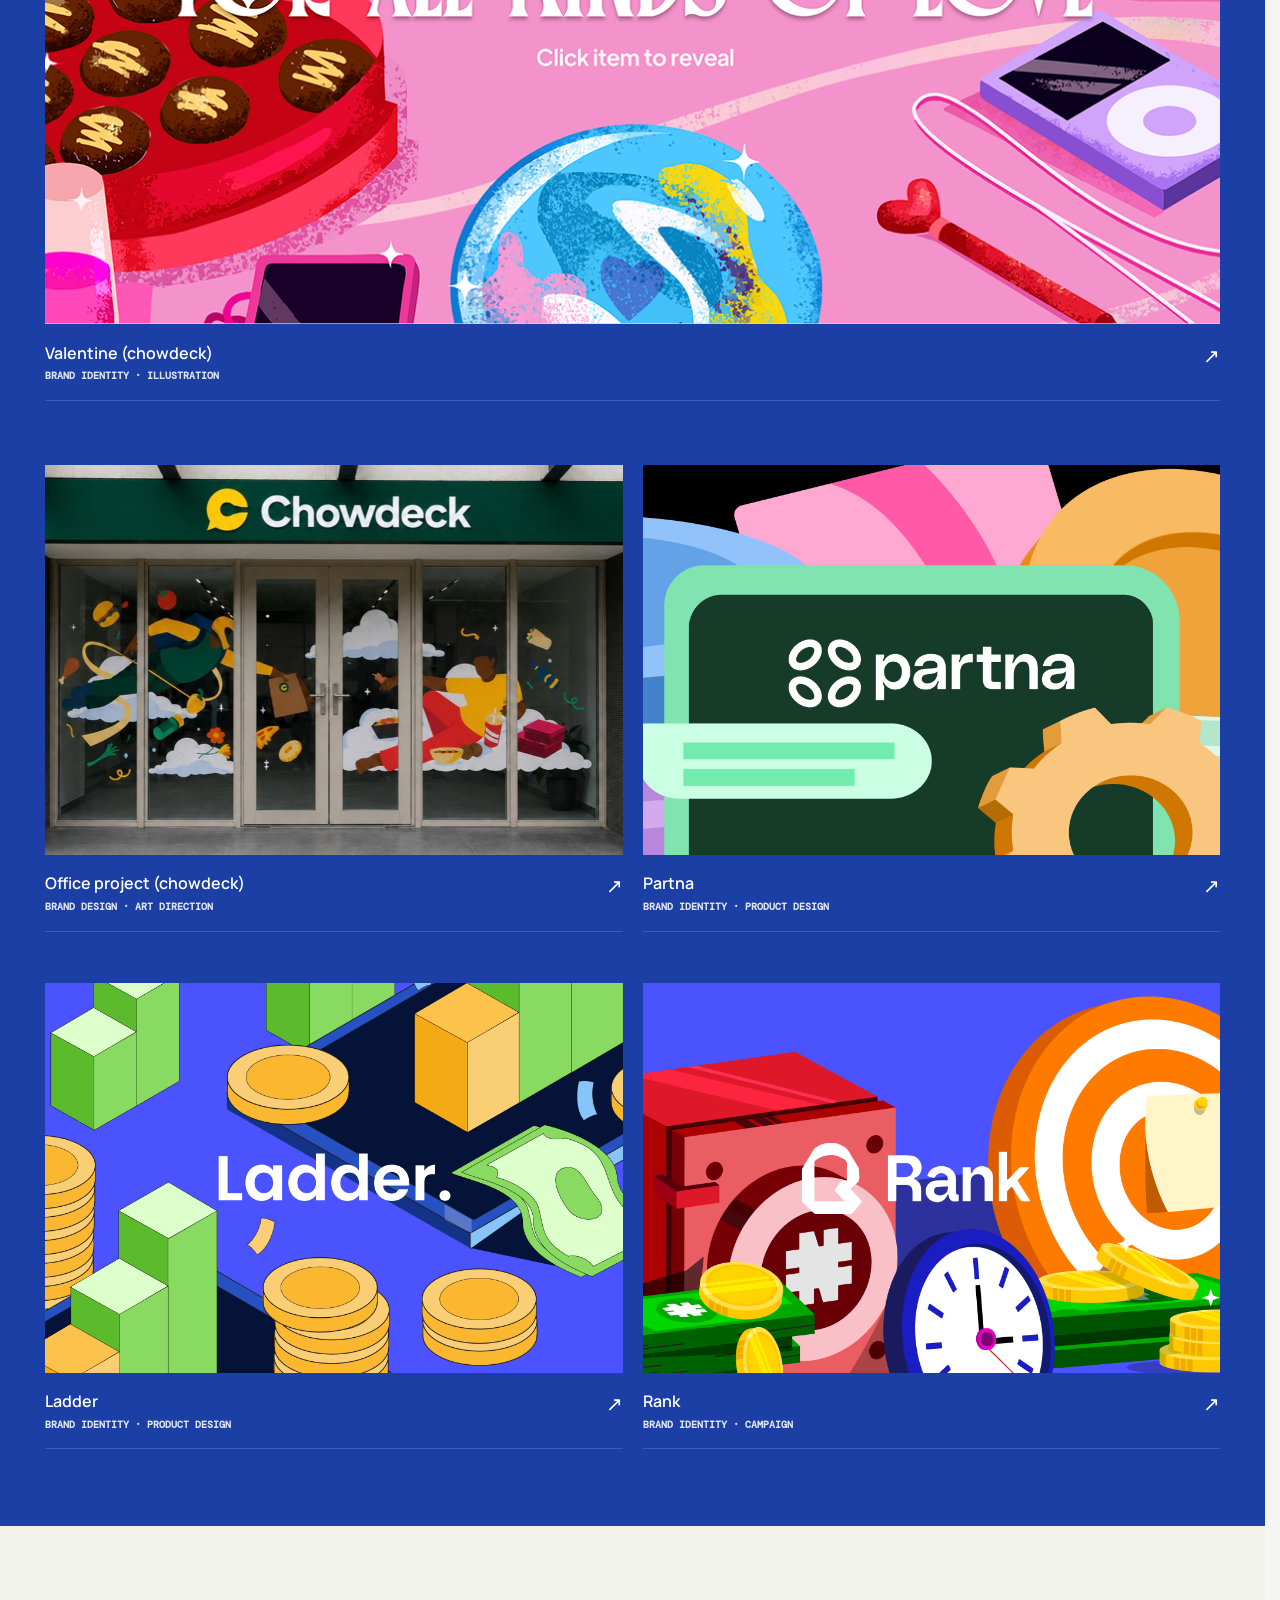
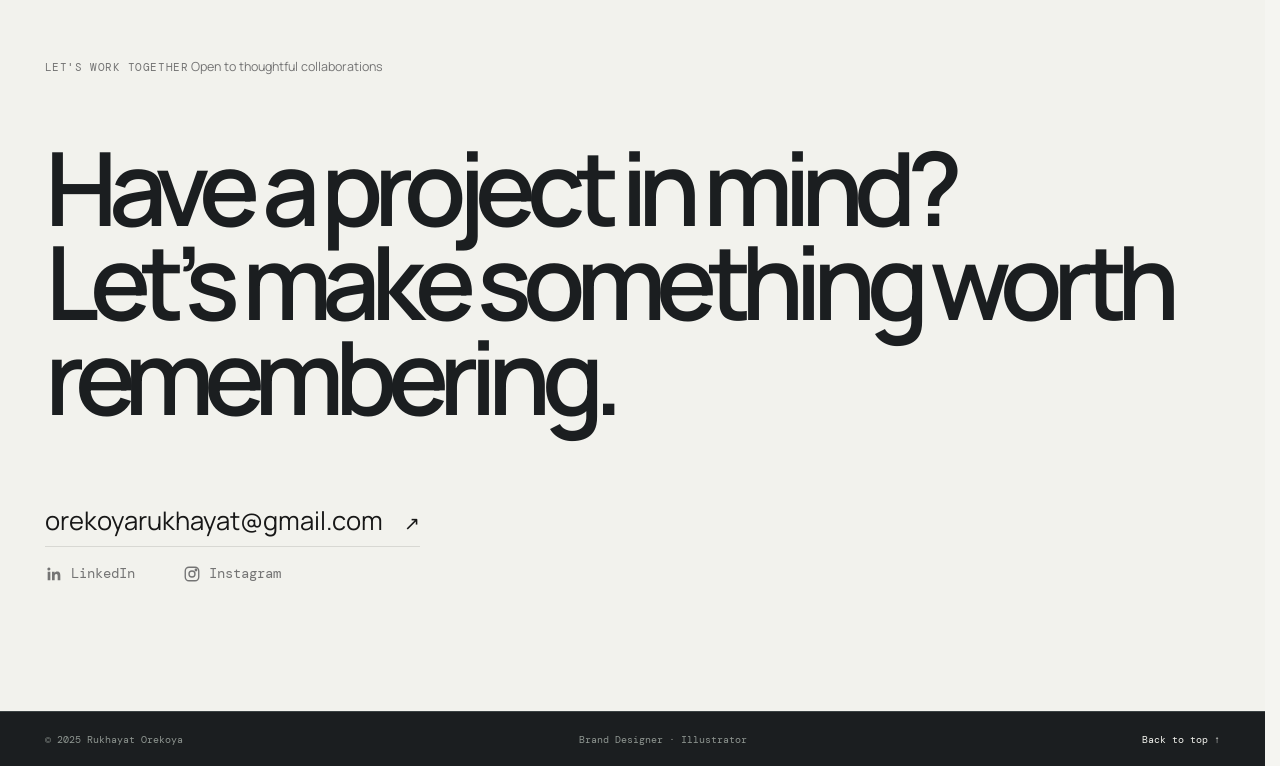
==== commit 04a21817: "Update website" ====
--- a/index.html
+++ b/index.html
@@ -35,9 +35,7 @@
   <div class="hero-intro">
     <h1 class="hero-title reveal">HI, I'M RUKKY</h1>
     <p class="hero-body reveal">
-    I’m a visual designer and illustrator shaping brands through illustration, art direction , and design.
-
-I work across identities, campaigns, and digital experiences to create visual work that feels distinctive and intentional.
+    I’m a visual designer and illustrator shaping brands through illustration , art direction , and design. I work across identities, campaigns, and digital experiences to create visual work that feels distinctive and intentional.
     </p>
   </div>
 </section>
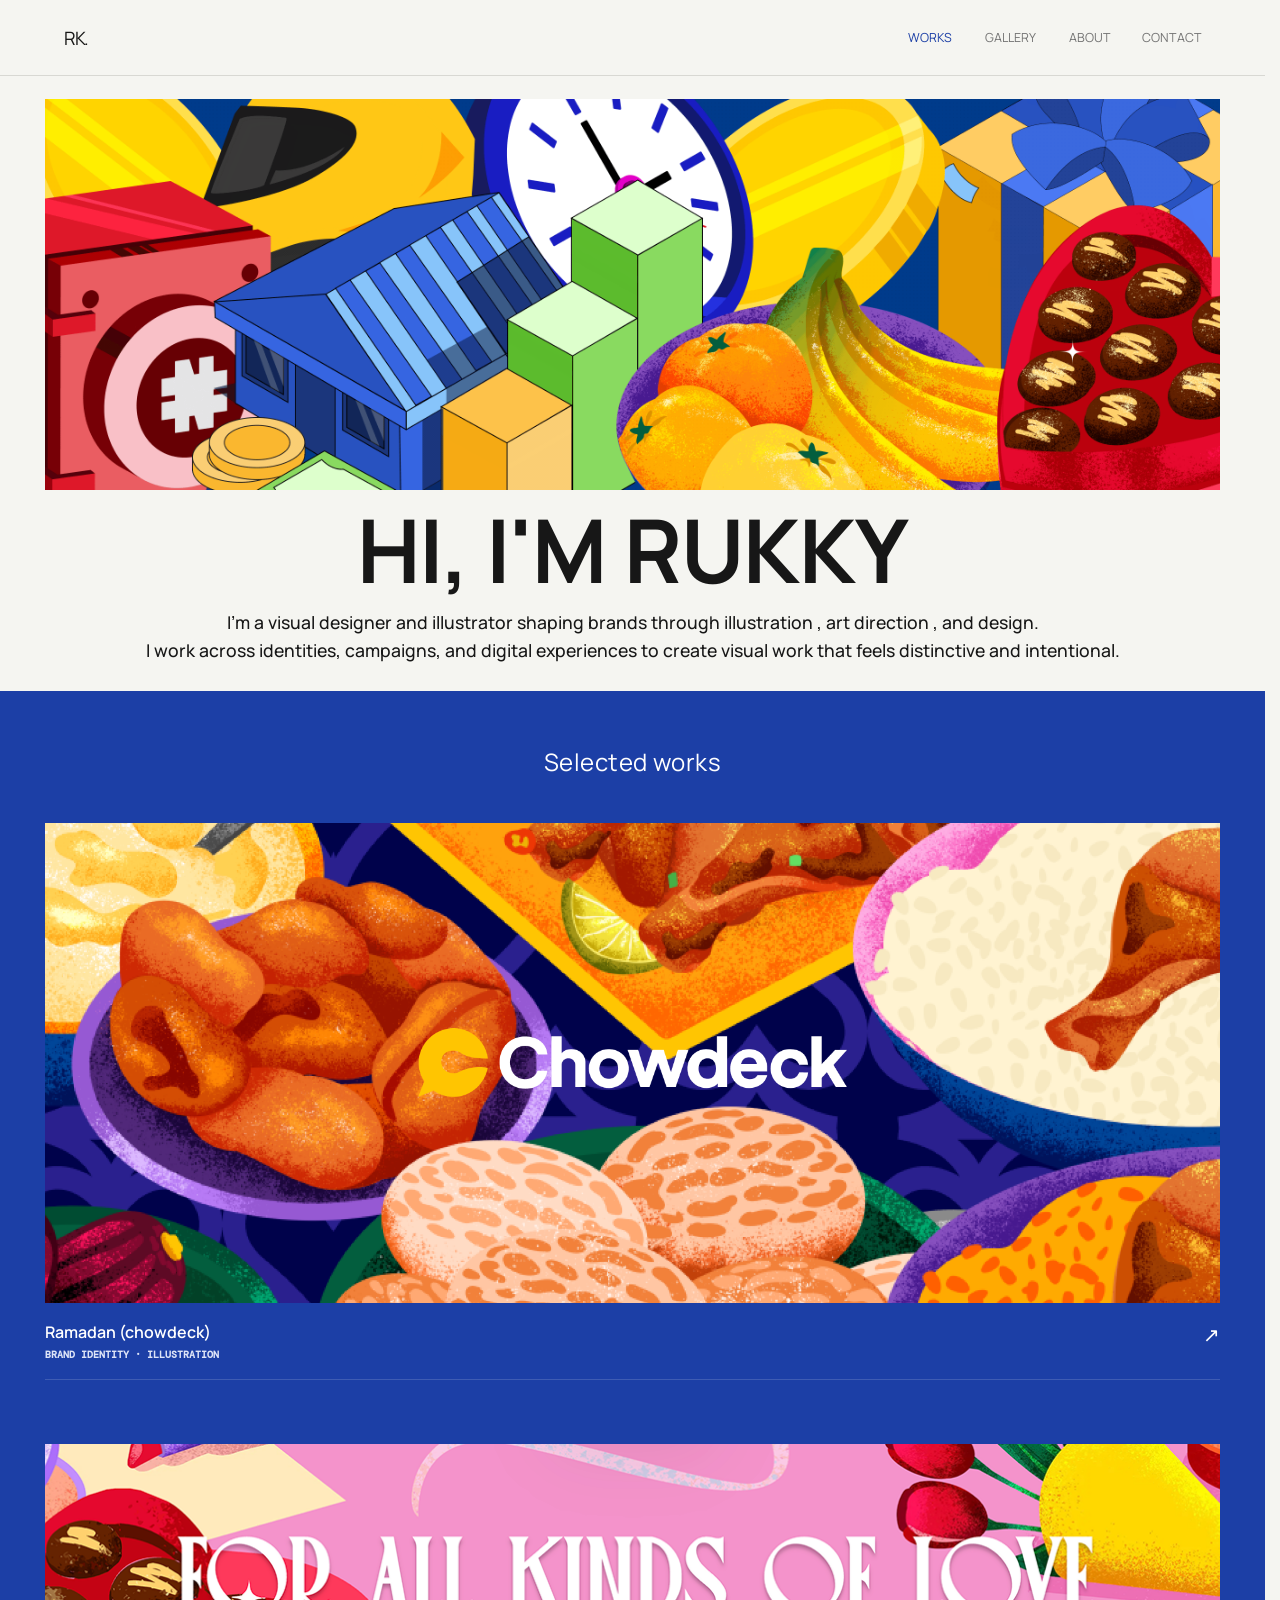
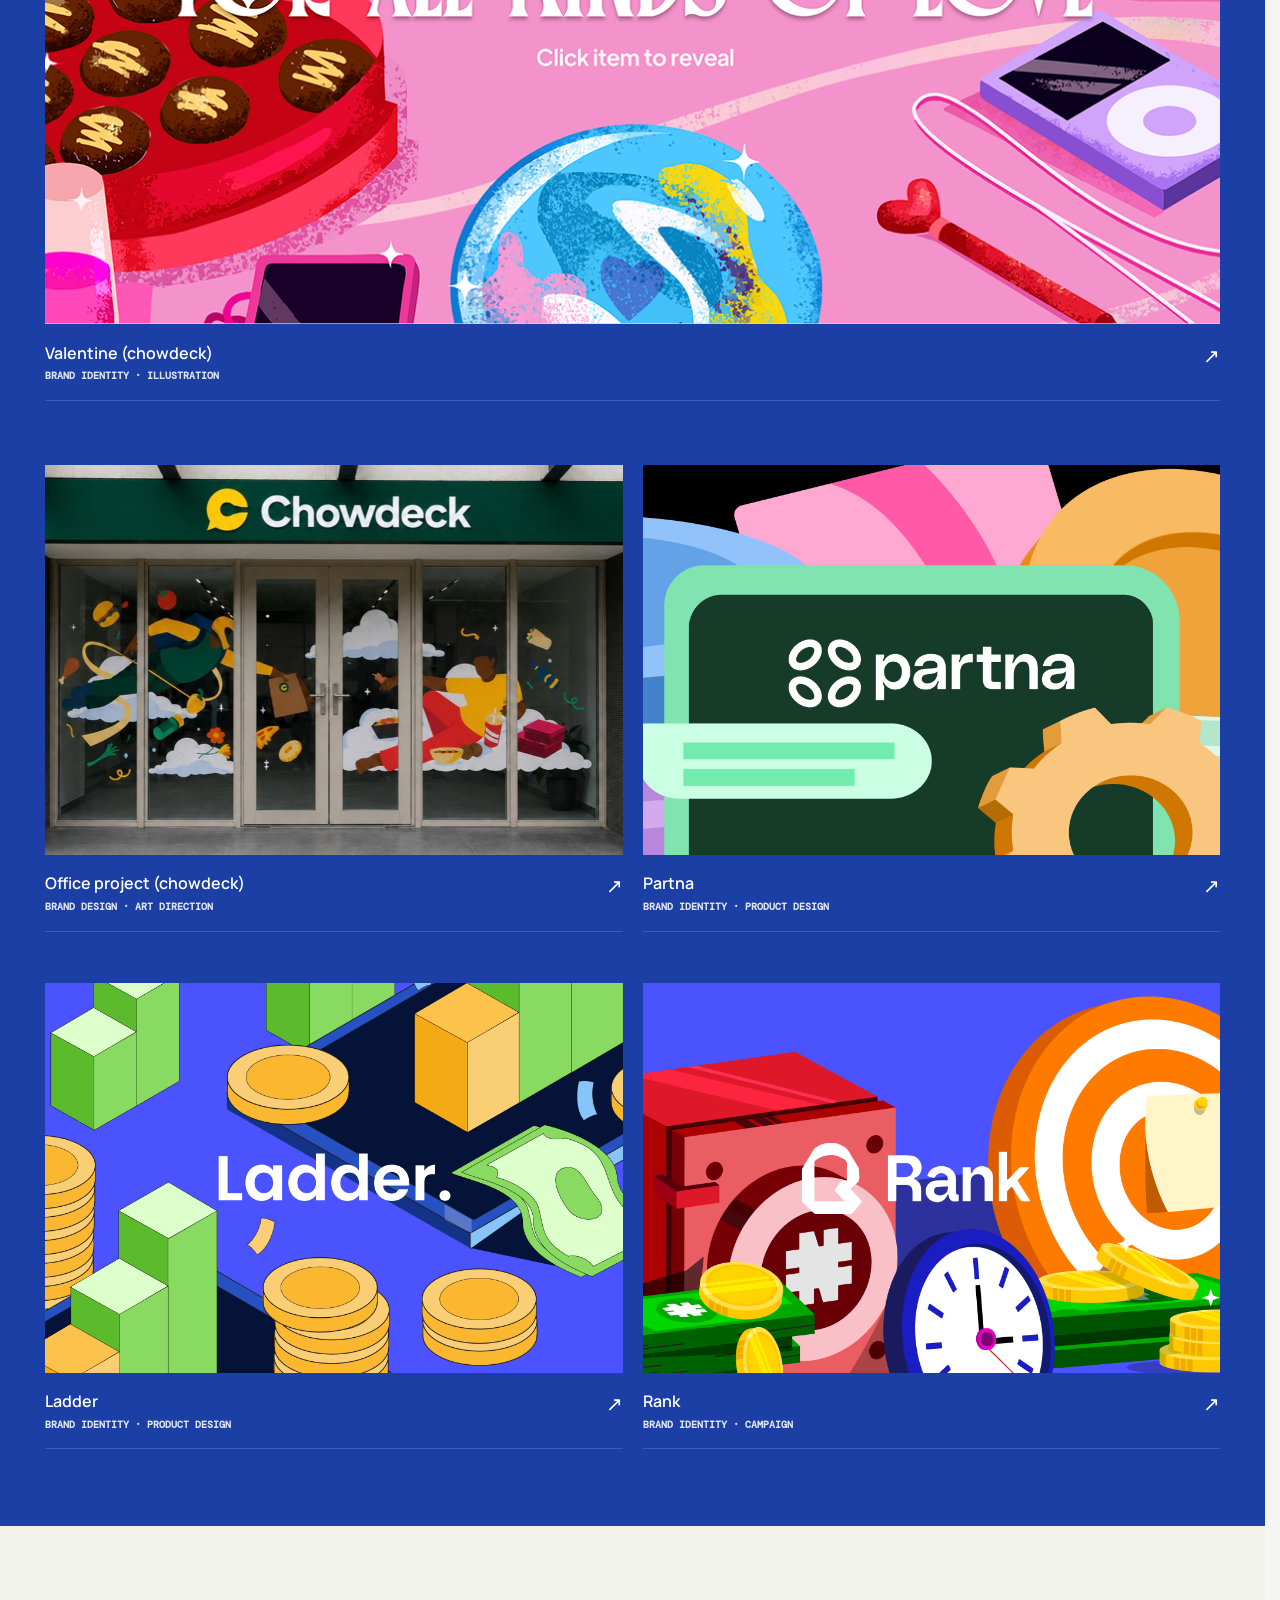
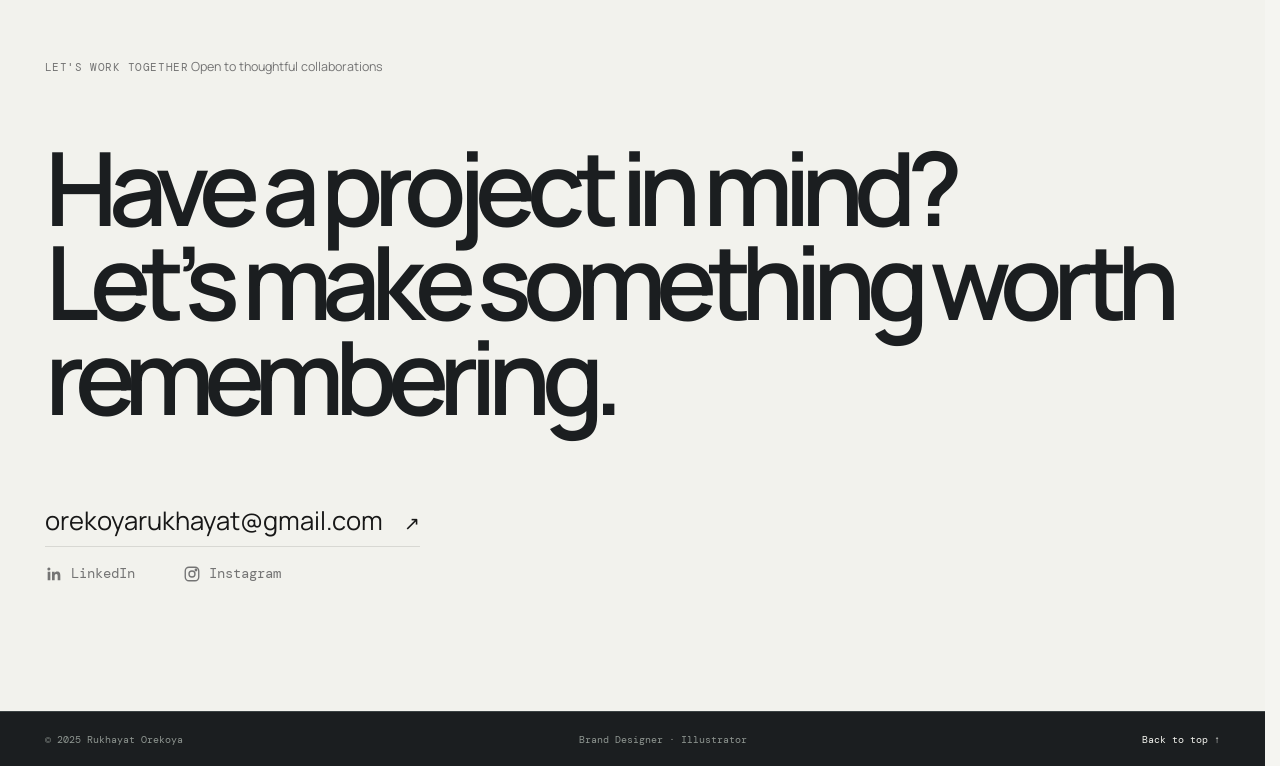
==== commit 72928972: "Update website" ====
--- a/index.html
+++ b/index.html
@@ -35,7 +35,7 @@
   <div class="hero-intro">
     <h1 class="hero-title reveal">HI, I'M RUKKY</h1>
     <p class="hero-body reveal">
-    I’m a visual designer and illustrator shaping brands through illustration , art direction , and design. I work across identities, campaigns, and digital experiences to create visual work that feels distinctive and intentional.
+    I’m a visual designer and illustrator shaping brands through illustration , art direction , and design. <br /> I work across identities, campaigns, and digital experiences to create visual work that feels distinctive and intentional.
     </p>
   </div>
 </section>
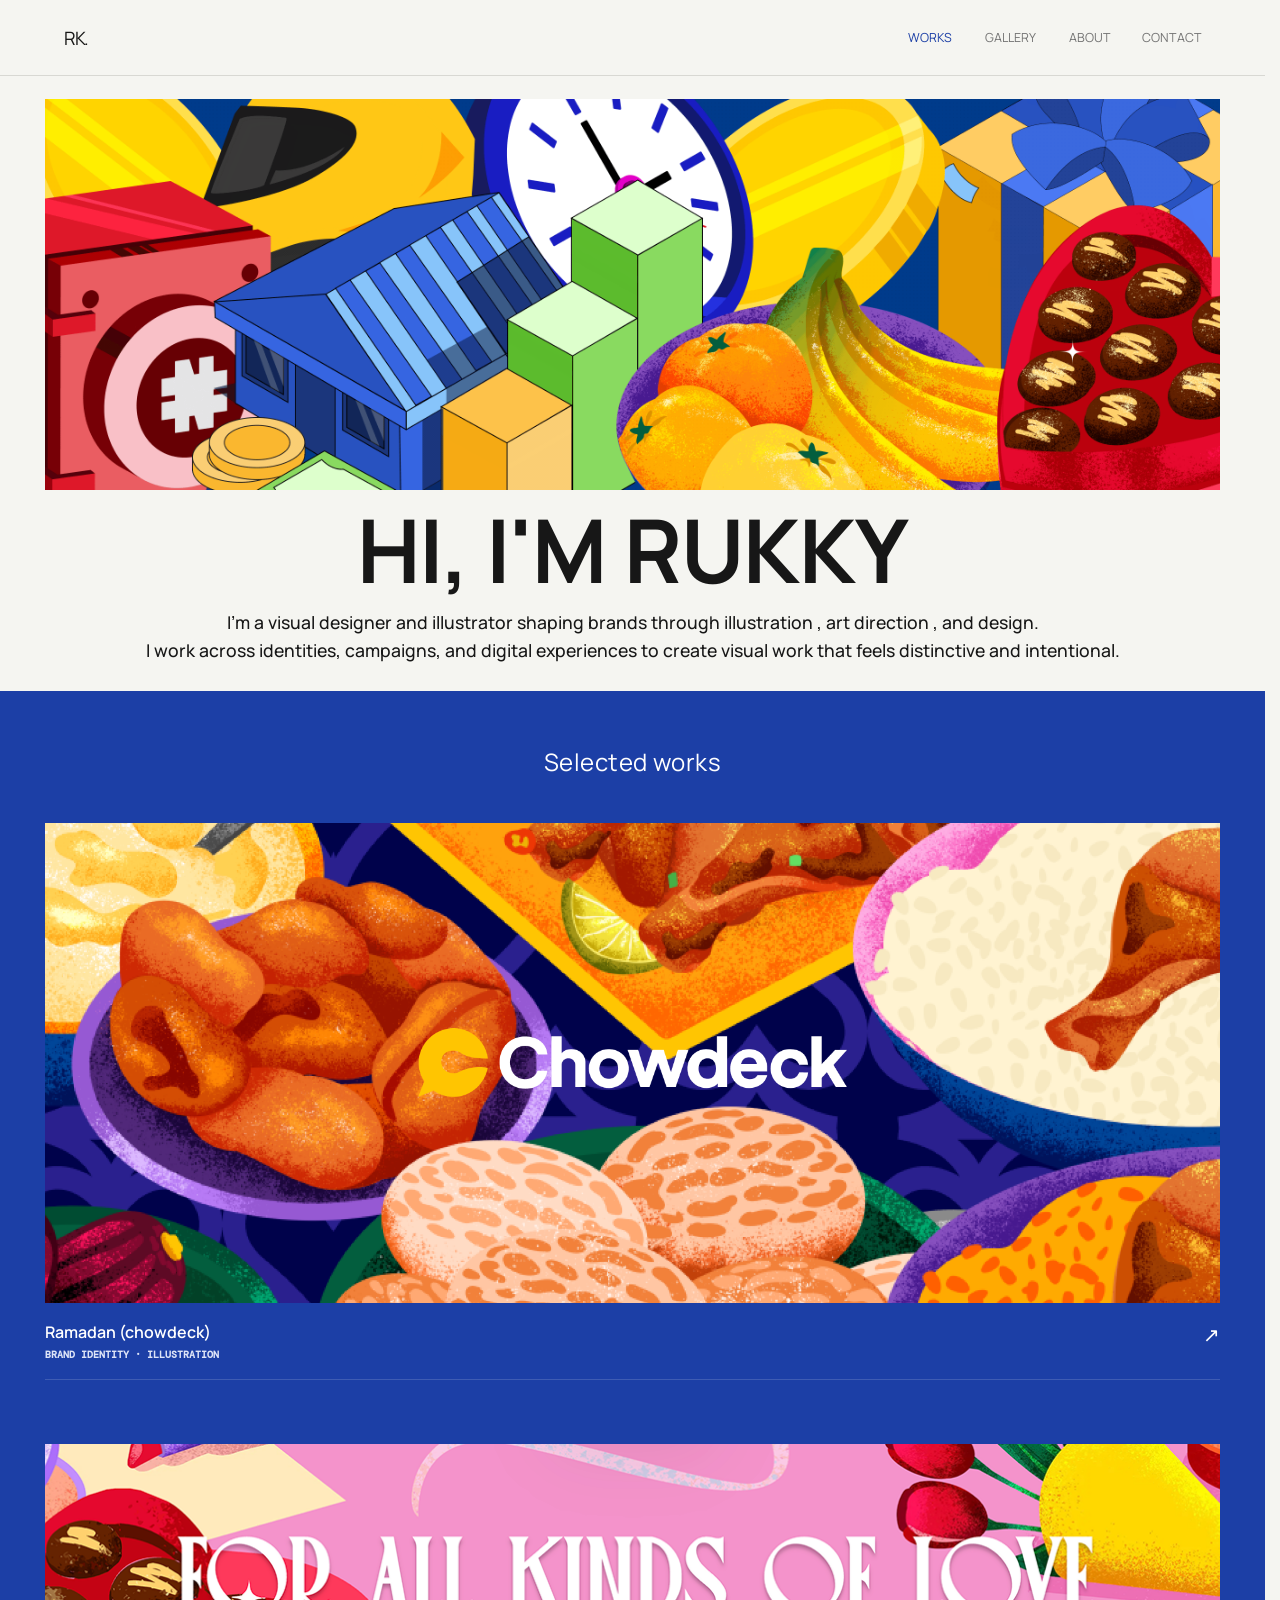
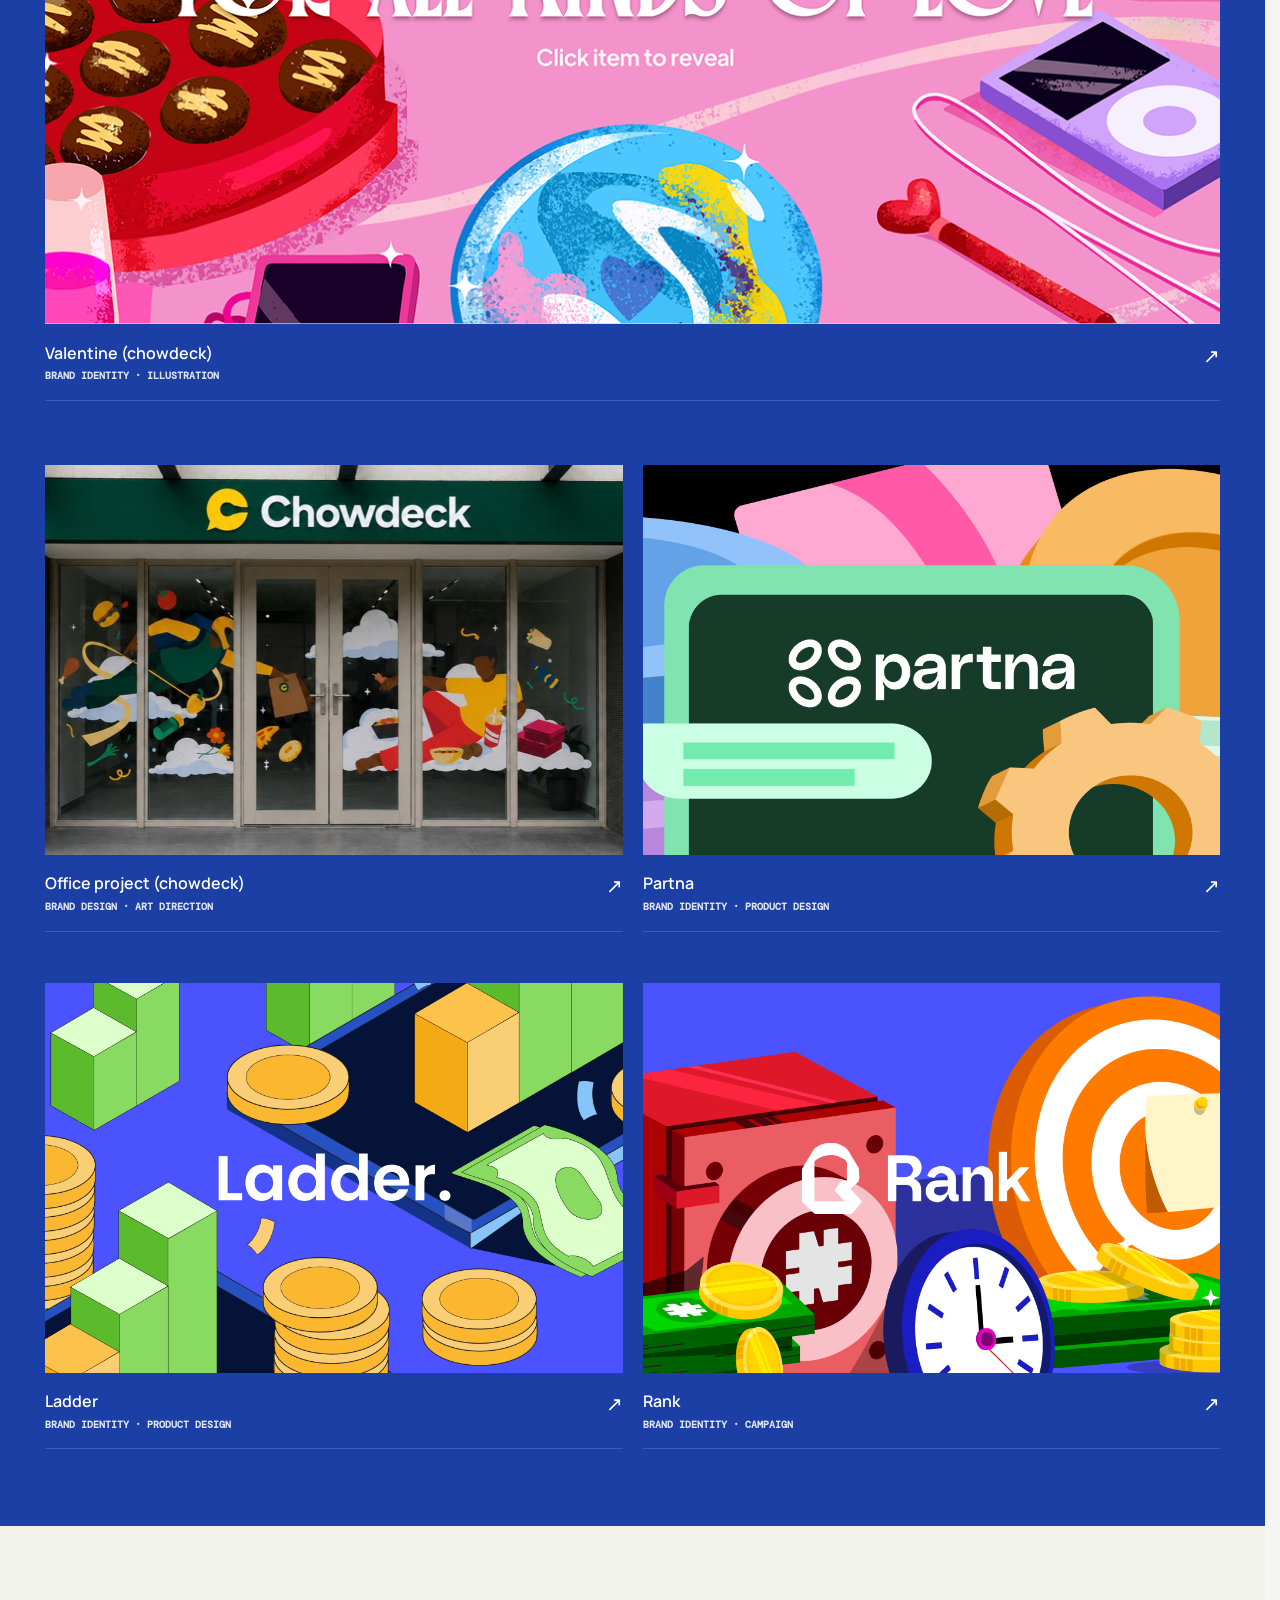
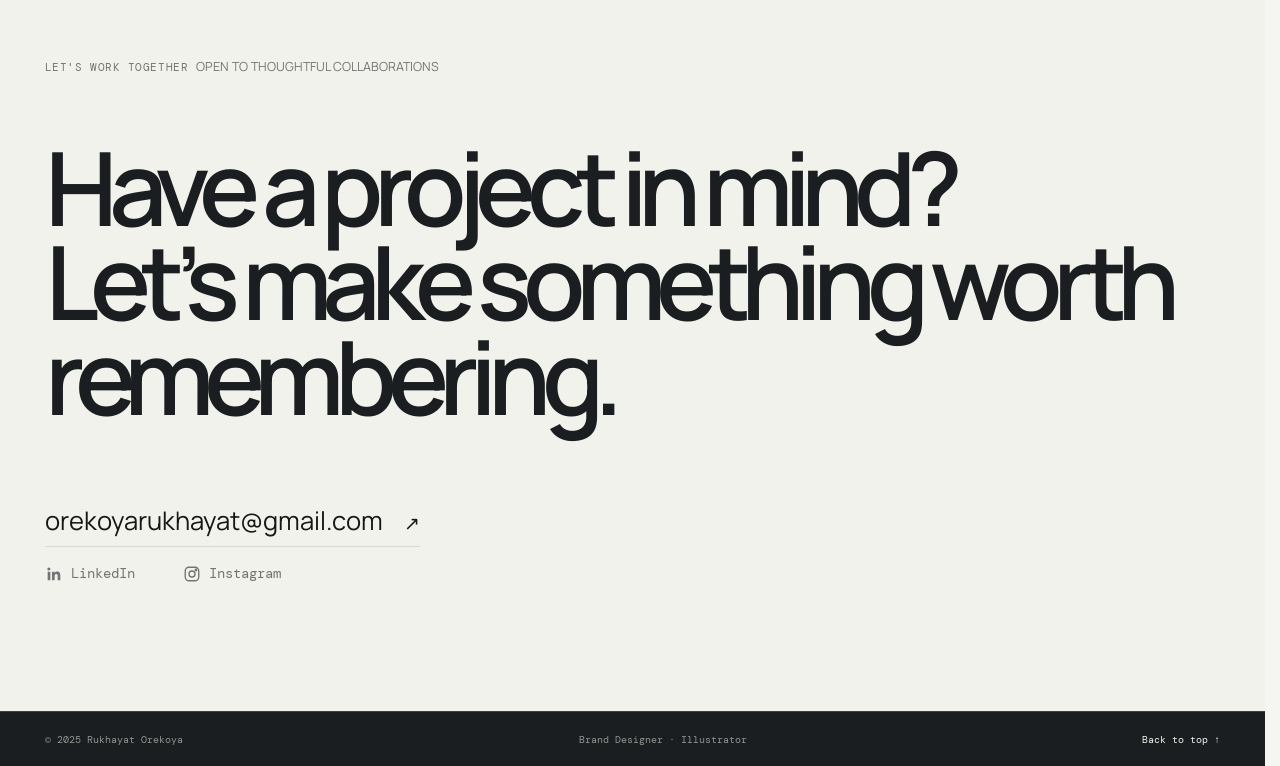
==== commit b4ec0de3: "Update website" ====
--- a/index.html
+++ b/index.html
@@ -128,8 +128,8 @@
 
    <section id="contact" class="contact section-pad">
   <div class="contact-top reveal">
-    <span class="eyebrow">Let's work together</span>
-    <span class="contact-aside">Open to thoughtful collaborations</span>
+    <span class="eyebrow">Let's work together </span>
+    <span class="contact-aside"> OPEN TO THOUGHTFUL COLLABORATIONS</span>
   </div>
   <h2 class="reveal">
    Have a project in mind?<br />Let’s make something worth remembering.</h2>
